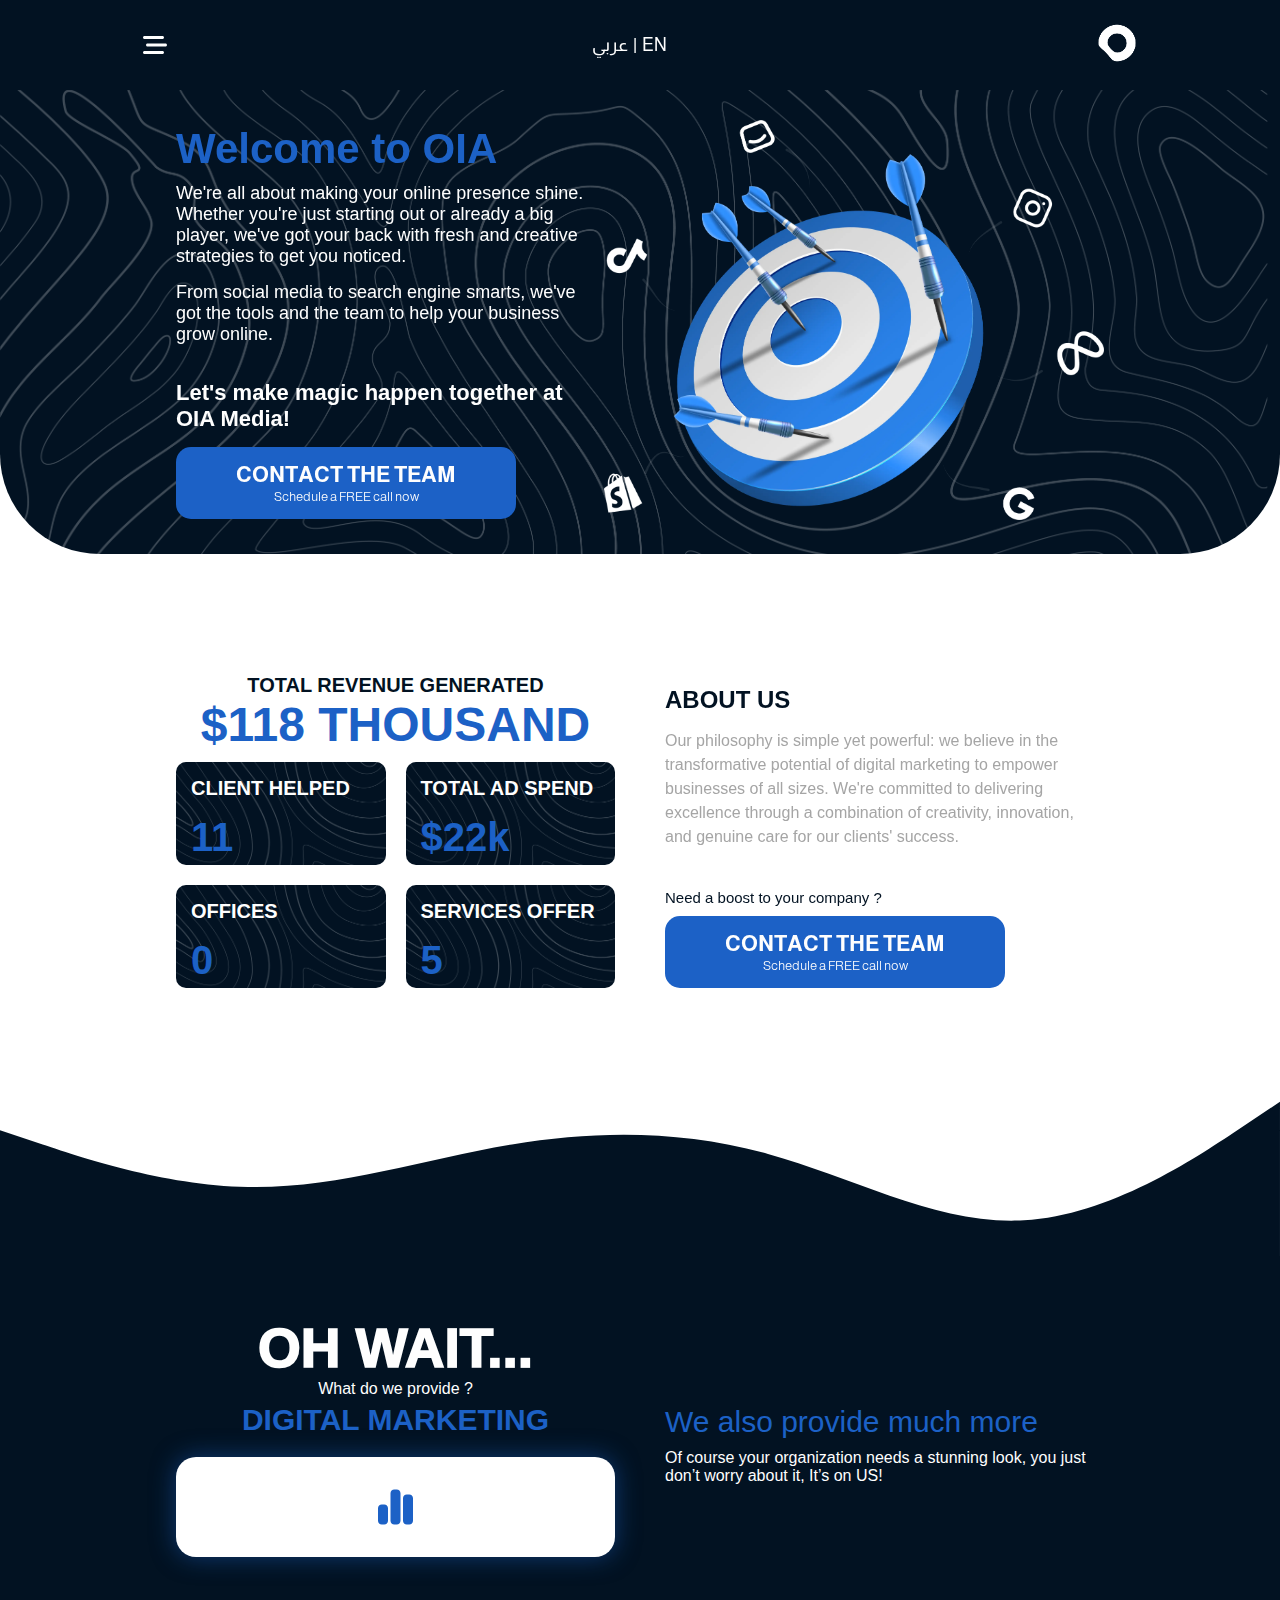
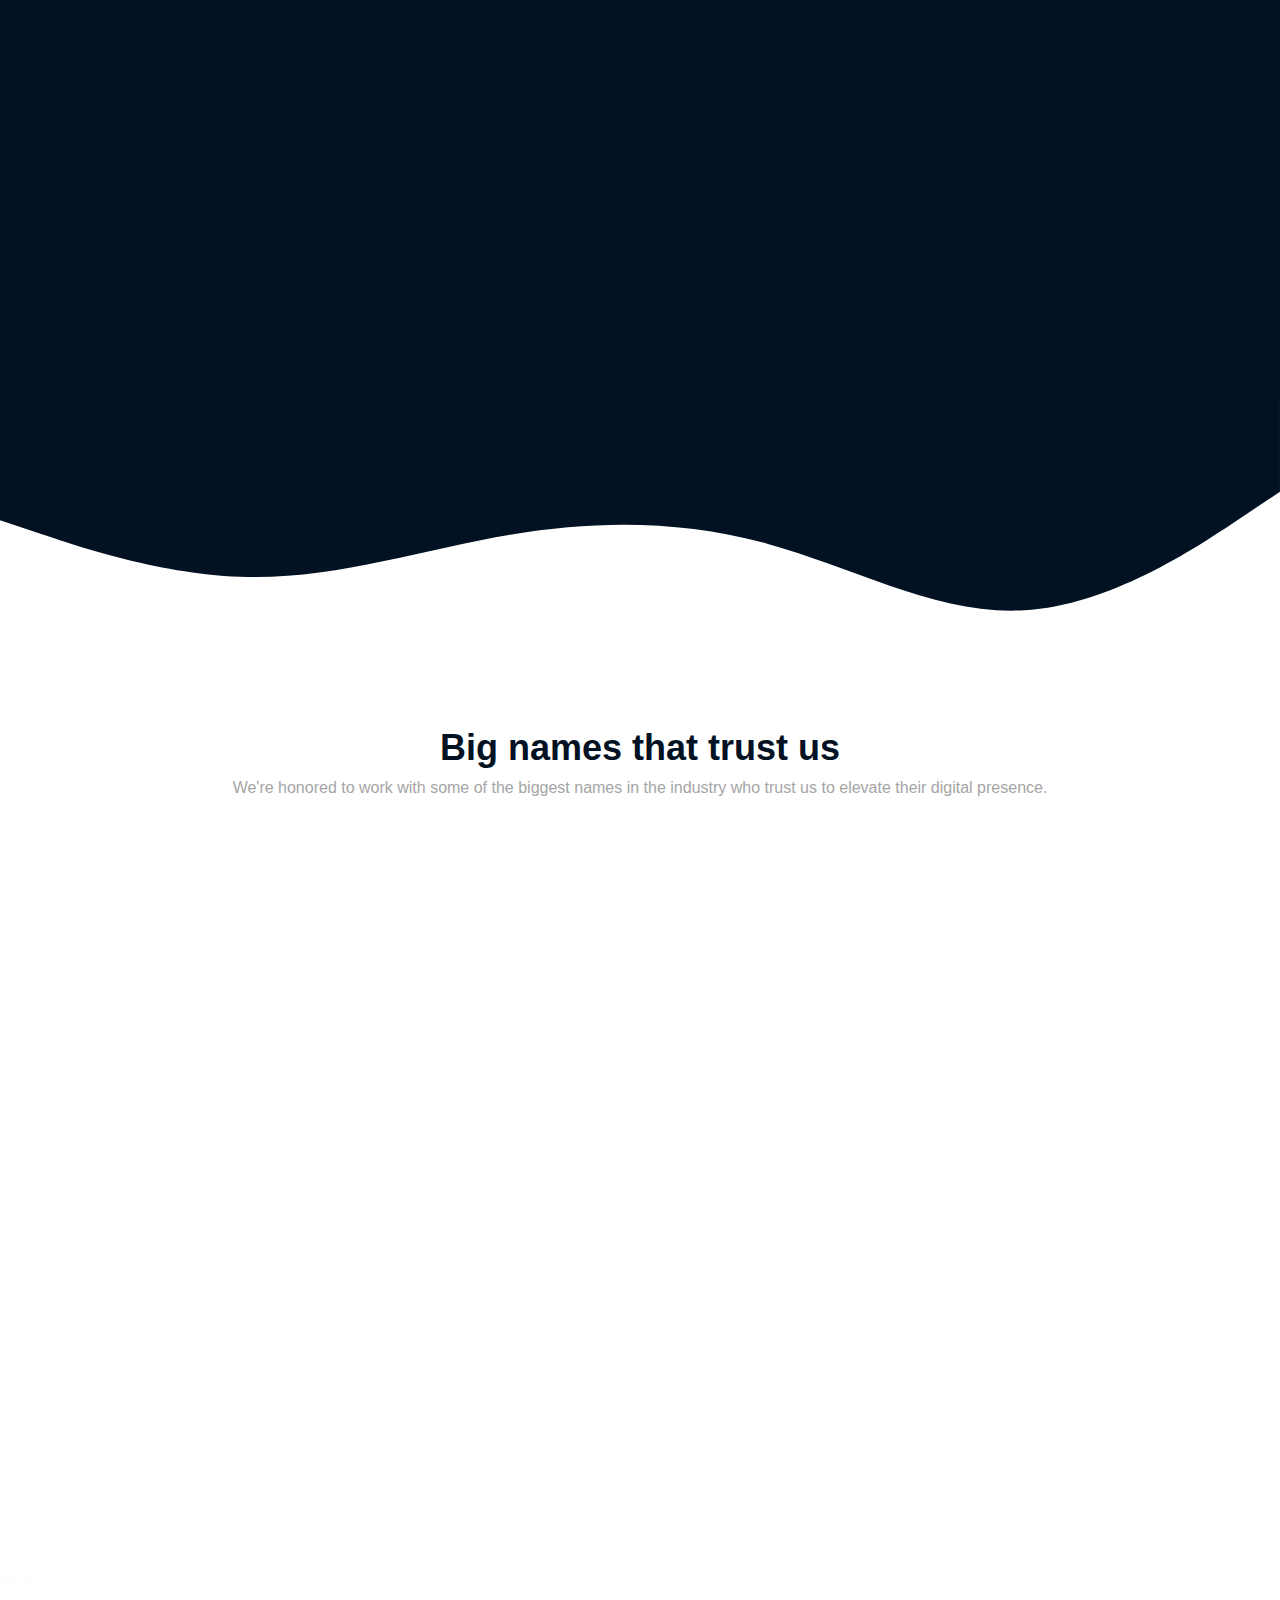
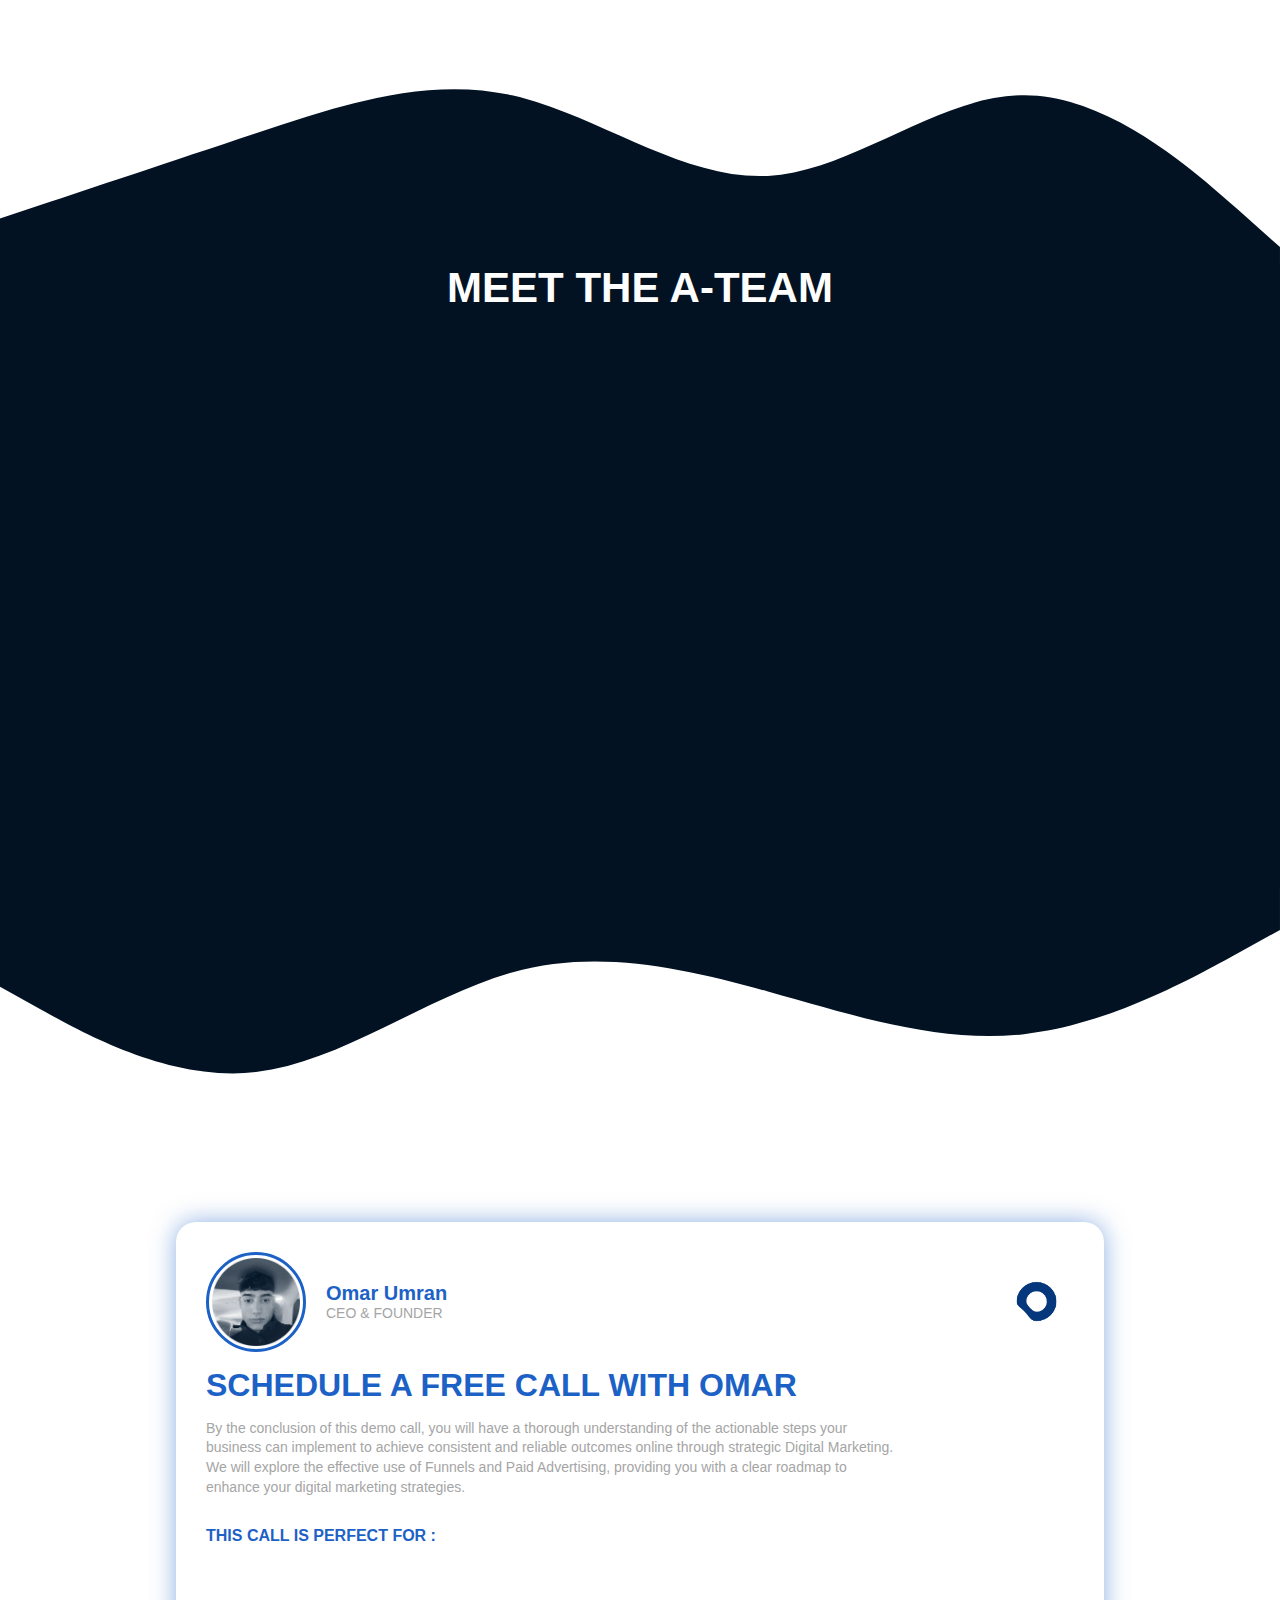
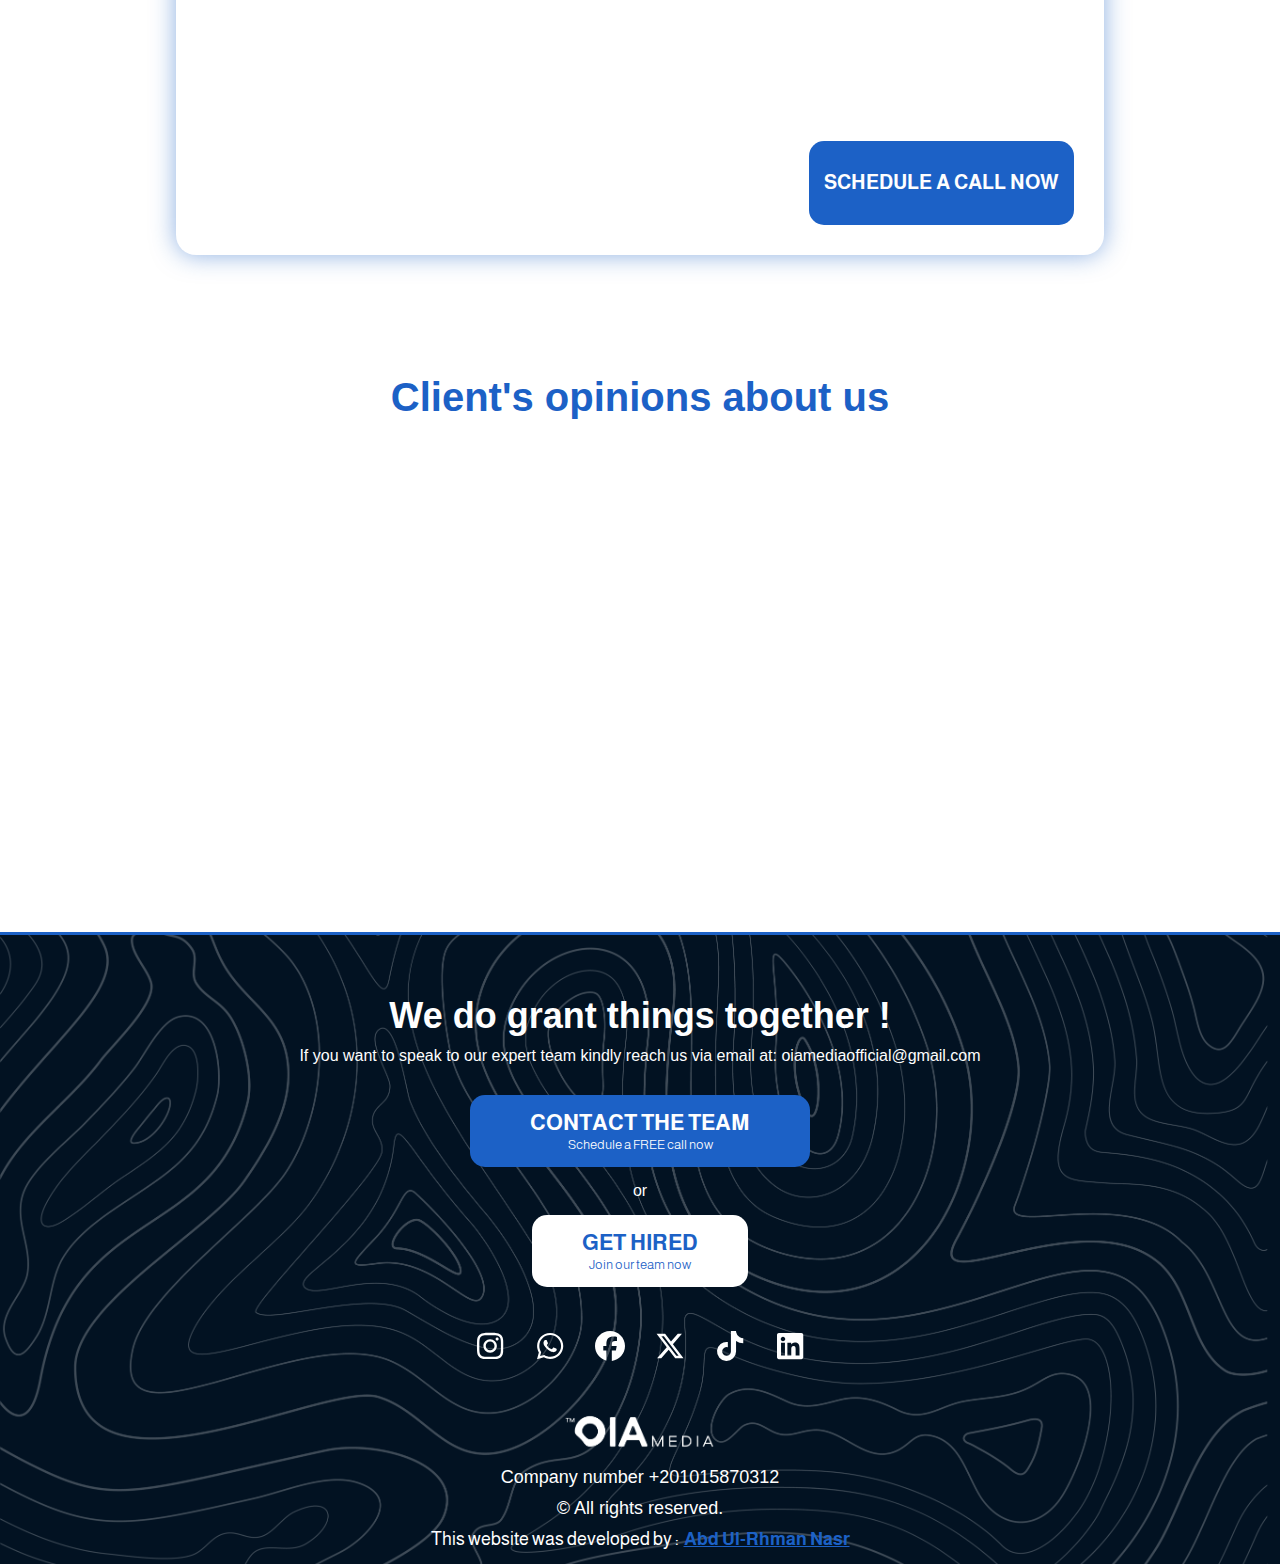
==== index.html @ d45ad57c "OIA Media | V-1.0" ====
<!DOCTYPE html><html lang="en" dir="ltr"><head><meta charset="UTF-8"><meta name="viewport" content="width=device-width, initial-scale=1.0"><meta name="description" content="OIA - Marketing Solutions | We're all about making your online presence shine. Whether you're just starting out or already a big player, we've got your back with fresh and creative strategies to get you noticed. From social media to search engine smarts, we've got the tools and the team to help your business grow online."><link rel="shortcut icon" href="assets/images/favicon.ico" type="image/x-icon"><!-- ----- Google Fonts -------><link rel="preconnect" href="https://fonts.googleapis.com">
<link rel="preconnect" href="https://fonts.gstatic.com" crossorigin>
<link href="https://fonts.googleapis.com/css2?family=Almarai:wght@300;400;700;800&family=Rubik:ital,wght@0,300..900;1,300..900&display=swap" rel="stylesheet">
<link rel="preconnect" href="https://fonts.googleapis.com">
<link rel="preconnect" href="https://fonts.gstatic.com" crossorigin>
<link href="https://fonts.googleapis.com/css2?family=Cairo:wght@200..1000&display=swap" rel="stylesheet"><!-- ----- Font Awesome Library -------><link rel="stylesheet" href="assets/libraries/css/all.min.css"><!-- ----- Aos Library -------><link rel="stylesheet" href="assets/libraries/css/aos.css"><!-- ----- Stylesheets -------><link rel="stylesheet" href="assets/css/style.min.css"><title>OIA - Marketing Solutions </title></head><body><div class="wrapper" id="homePage"><main><header><div class="progress-container"><div class="progress-bar" id="progress-bar"></div></div><div class="container"><input id="btn" type="checkbox" name="btn"><label class="menu-btn" for="btn"><i class="fa-solid fa-bars-staggered"></i></label><ul class="translate"><li class="item"> <a class="link" href="#" onclick="changeLanguage('ar')">عربي</a></li><span>|</span><li class="item"> <a class="link" href="#" onclick="changeLanguage('en')">EN</a></li></ul><a class="logo" href="index.html"><img src="assets/images/logo1.webp" alt="logo"></a><div class="menu"><div class="child"><p class="name" data-translate="nav-title1">menu</p><div class="items"><a href="#hero" data-translate="nav-item1">home</a><a href="#about" data-translate="nav-item2">about</a><a href="services.html" data-translate="nav-item3">Services</a><a href="#team" data-translate="nav-item4">our team</a></div></div><div class="child"><p class="name" data-translate="nav-title2">get in touch</p><div class="items"><a href="contact.html" data-translate="nav-item5">contact us</a><a href="hire.html" data-translate="nav-item6">get hired</a></div></div><div class="child"><p class="name" data-translate="nav-title3">get social</p><div class="items"><a href="https://wa.me/+201015870312" target="_blank">whatsapp</a><a href="https://www.facebook.com/profile.php?id=61556020247187" target="_blank">facebook</a><a href="https://www.linkedin.com/in/oia-media-837a482b4/" target="_blank">linkedin</a><a href="https://www.instagram.com/oiamedia.ar/" target="_blank">instagram</a><a href="https://www.tiktok.com/@oiamedia" target="_blank">tiktok</a><a href="https://twitter.com/oiamedia_" target="_blank">X</a></div></div></div></div></header><section class="hero" id="hero"><div class="container"><div class="content" data-aos="fade-right"><h1 class="title" data-translate="hero-title">Welcome to OIA</h1><p class="description1" data-translate="hero-description1">We're all about making your online presence shine. Whether you're just starting out or already a big player, we've got your back with fresh and creative strategies to get you noticed.</p><p class="description2" data-translate="hero-description2">From social media to search engine smarts, we've got the tools and the team to help your business grow online.</p><p class="slogan" data-translate="hero-description3">Let's make magic happen together at OIA Media!</p><a href="contact.html"><button><p class="text" data-translate="hero-btn-text"> CONTACT THE TEAM</p><p class="description" data-translate="hero-btn-description">Schedule a FREE call now</p></button></a></div><div class="hero-img"><img class="dart_pc" src="assets/images/dart_pc.webp" alt="Hero Landing Image"><img class="dart_phone" src="assets/images/dart_phone.webp" alt="Hero Landing Image"></div></div></section><section class="about" id="about"><div class="container"><div class="stats"><p class="a" data-translate="about-title">TOTAL REVENUE GENERATED</p><p class="title" data-translate="about-number">$118 THOUSAND</p><div class="cards"><div class="card"><p class="name" data-translate="about-card1">CLIENT HELPED</p><p class="number" data-goal="11">11</p></div><div class="card"><p class="name" data-translate="about-card2">TOTAL AD SPEND</p><p class="number money">$<span class="number" data-goal="22">22</span></p></div><div class="card"><p class="name" data-translate="about-card3">OFFICES</p><p class="number">0</p></div><div class="card"><p class="name" data-translate="about-card4">SERVICES OFFER</p><p class="number" data-goal="5">5</p></div></div></div><div class="content" data-aos="fade-up"><p class="a" data-translate="about-text">ABOUT US</p><p class="b" data-translate="about-description">Our philosophy is simple yet powerful: we believe in the transformative potential of digital marketing to empower businesses of all sizes. We're committed to delivering excellence through a combination of creativity, innovation, and genuine care for our clients' success.</p><p class="c" data-translate="about-notice">Need a boost to your company ?</p><a href="contact.html"><button><p class="text" data-translate="about-btn-text"> CONTACT THE TEAM</p><p class="description" data-translate="about-btn-description">Schedule a FREE call now</p></button></a></div></div></section><svg class="feature-top-wave" xmlns="http://www.w3.org/2000/svg" viewBox="0 0 1440 320"><path fill="var(--bg-color-dark)" fill-opacity="1" d="M0,160L48,176C96,192,192,224,288,224C384,224,480,192,576,176C672,160,768,160,864,186.7C960,213,1056,267,1152,261.3C1248,256,1344,192,1392,160L1440,128L1440,320L1392,320C1344,320,1248,320,1152,320C1056,320,960,320,864,320C768,320,672,320,576,320C480,320,384,320,288,320C192,320,96,320,48,320L0,320Z"></path></svg><section class="features" id="features"><div class="container"><div class="content"><p class="a" data-translate="features-title">OH WAIT...</p><p class="b" data-translate="features-description">What do we provide ?</p><p class="title" data-translate="features-item">DIGITAL MARKETING</p><div class="digital-card"><div class="icon"><i class="fa-solid fa-chart-simple"></i></div></div><p class="description" data-translate="features-item-description1" data-aos="fade-up" data-aos-delay="0">At OIA Media, we specialize in digital marketing strategies that boost your online visibility and sales. Our expertise includes smart use of social media, effective SEO, and strategic paid advertising to help your business thrive in the digital world.</p><p class="description" data-translate="features-item-description2" data-aos="fade-up" data-aos-delay="150">We view our relationship with you as a partnership, customizing our approaches to meet your unique needs. This involves a sharp focus on paid ads, where we target your potential customers precisely to ensure that your investment yields maximum returns.</p><p class="description" data-translate="features-item-description3" data-aos="fade-up" data-aos-delay="300">Committed to your success, we aim to enhance your online presence and increase sales through a blend of organic and paid strategies. Let's collaborate to make your brand stand out and drive higher sales with effective digital marketing. Talking about Return on Ad Spend (ROAS), if we don't generate more sales than you spend, you get your money back — that's a guarantee.</p></div><div class="test"><p class="title" data-translate="features-items-title">We also provide much more</p><p class="description" data-translate="features-items-description">Of course your organization needs a stunning look, you just don’t worry about it, It’s on US!</p><div class="cards"><div class="card" data-aos="fade-left" data-aos-delay="0"><div class="icon"><i class="fas fa-fingerprint"></i></div><p class="name" data-translate="features-card1">BRANDING</p></div><div class="card" data-aos="fade-left" data-aos-delay="150"><div class="icon"><i class="fas fa-globe"></i></div><p class="name" data-translate="features-card2">WEB DEVELOPMENT</p></div><div class="card" data-aos="fade-left" data-aos-delay="300"><div class="icon"><i class="far fa-circle-play"></i></div><p class="name" data-translate="features-card3">CONTENT CREATION</p></div><div class="card" data-aos="fade-left" data-aos-delay="450"><div class="icon"><i class="fab fa-facebook"></i></div><p class="name" data-translate="features-card4">SOCIAL MEDIA MANAGEMENT</p></div></div></div></div></section><svg class="feature-down-wave" xmlns="http://www.w3.org/2000/svg" viewBox="0 0 1440 320"><path fill="var(--bg-color-dark)" fill-opacity="1" d="M0,160L48,176C96,192,192,224,288,224C384,224,480,192,576,176C672,160,768,160,864,186.7C960,213,1056,267,1152,261.3C1248,256,1344,192,1392,160L1440,128L1440,0L1392,0C1344,0,1248,0,1152,0C1056,0,960,0,864,0C768,0,672,0,576,0C480,0,384,0,288,0C192,0,96,0,48,0L0,0Z"></path></svg><section class="clients" id="clients"><div class="container"><div class="content"><p class="title" data-translate="clients-title">Big names that trust us</p><p class="description" data-translate="clients-description">We're honored to work with some of the biggest names in the industry who trust us to elevate their digital presence.</p></div><div class="cards"><div class="row"><div class="card" data-aos="fade-up" data-aos-delay="0"><div class="icon"><img src="assets/images/Sajem.webp" alt="Client Img"></div><div class="data"><p class="name">SAJEM</p><p class="job">Fragrances</p><p class="region">KSA</p></div></div><div class="card" data-aos="fade-up" data-aos-delay="150"><div class="icon"><img src="assets/images/Menatlity.webp" alt="Client Img"></div><div class="data"><p class="name">MENTALITY</p><p class="job">Clinic</p><p class="region">ARE</p></div></div></div><div class="row"><div class="card" data-aos="fade-up" data-aos-delay="300"><div class="icon"><img src="assets/images/Edutudy.webp" alt="Client Img"></div><div class="data"><p class="name">EDUTUDY</p><p class="job">Educational</p><p class="region">TRKY</p></div></div><div class="card" data-aos="fade-up" data-aos-delay="450"><div class="icon"><img src="assets/images/Alemny.webp" alt="Client Img"></div><div class="data"><p class="name">ALLEMNY</p><p class="job">Education</p><p class="region">KW</p></div></div></div></div></div></section><Moon>Wings</Moon><Clothing> </Clothing><KSA></KSA><svg class="team-top-wave" xmlns="http://www.w3.org/2000/svg" viewBox="0 0 1440 320"><path fill="var(--bg-color-dark)" fill-opacity="1" d="M0,256L48,240C96,224,192,192,288,160C384,128,480,96,576,117.3C672,139,768,213,864,208C960,203,1056,117,1152,117.3C1248,117,1344,203,1392,245.3L1440,288L1440,320L1392,320C1344,320,1248,320,1152,320C1056,320,960,320,864,320C768,320,672,320,576,320C480,320,384,320,288,320C192,320,96,320,48,320L0,320Z"></path></svg><section class="team" id="team"><div class="container"><p class="title" data-translate="team-title">MEET THE A-TEAM</p><div class="cards"><div class="row"><div class="card" data-aos="fade-up" data-aos-delay="0"><div class="icon"> <img src="assets/images/omar.webp" alt="Team Member"></div><div class="about"><p class="name">Omar Umran</p><p class="job">CEO & FOUNDER</p></div></div></div><div class="row"><div class="card" data-aos="fade-down" data-aos-delay="150"> <div class="icon"> <img src="assets/images/mostafa.webp" alt="Team Member"></div><div class="about"><p class="name">Mostafa Yasser</p><p class="job">Creative Director</p></div></div><div class="card" data-aos="fade-up" data-aos-delay="300"> <div class="icon"> <img src="assets/images/abdo.webp" alt="Team Member"></div><div class="about"><p class="name">Abdelrahman Samir</p><p class="job">Chief Marketing Officer</p></div></div></div><div class="row"><div class="card" data-aos="fade-down" data-aos-delay="450"> <div class="icon"> <img src="assets/images/abdo2.webp" alt="Team Member"></div><div class="about"><p class="name" dir="ltr">Abdelrahman M.</p><p class="job">Sales Agent</p></div></div><div class="card" data-aos="fade-up" data-aos-delay="600"> <div class="icon"> <img src="assets/images/fatema.webp" alt="Team Member"></div><div class="about"><p class="name">Fatma</p><p class="job">Copywriter</p></div></div></div></div><div class="description"><p data-aos="fade-up" data-aos-delay="0" data-translate="team-description1">Dive into a world where unparalleled talent meets unmatched experience. Our A-Team is the core of our agency, boasting a collective 10 years of expertise across various industries. We're a dynamic group of visionaries, each selected for our unique skills and dedication to excellence.</p><p data-aos="fade-up" data-aos-delay="150" data-translate="team-description2">Our broad spectrum of knowledge empowers us to deliver innovative solutions that redefine standards. Whether it's digital marketing, business strategy, or creative execution, we're at the cutting edge, Ensuring our clients not to only keep the pace but lead the pack.</p><p data-aos="fade-up" data-aos-delay="300" data-translate="team-description3">Partnering with us means joining forces with a team dedicated to your success. We blend collaboration with proven methods to turn challenges into triumphs.</p><p data-aos="fade-up" data-aos-delay="450" data-translate="team-description4">Experience the future of digital success with the A-Team.</p></div></div></section><svg class="team-down-wave" xmlns="http://www.w3.org/2000/svg" viewBox="0 0 1440 320"><path fill="var(--bg-color-dark)" fill-opacity="1" d="M0,128L48,154.7C96,181,192,235,288,224C384,213,480,139,576,112C672,85,768,107,864,133.3C960,160,1056,192,1152,181.3C1248,171,1344,117,1392,90.7L1440,64L1440,0L1392,0C1344,0,1248,0,1152,0C1056,0,960,0,864,0C768,0,672,0,576,0C480,0,384,0,288,0C192,0,96,0,48,0L0,0Z"></path></svg><section class="contact-home" id="contact"><div class="container"><div class="card"><div class="header"><div class="data"><div class="icon"><img src="assets/images/omar-full.webp" alt="Card Logo"></div><div class="info"><p class="name">Omar Umran</p><p class="job">CEO & FOUNDER</p></div></div><div class="logo"> <img src="assets/images/blue-logo.webp" alt="Logo"></div></div><div class="body"><p class="title" data-translate="contact-card-title">SCHEDULE A FREE CALL WITH OMAR</p><p class="description" data-translate="contact-card-description">By the conclusion of this demo call, you will have a thorough understanding of the actionable steps your business can implement to achieve consistent and reliable outcomes online through strategic Digital Marketing. We will explore the effective use of Funnels and Paid Advertising, providing you with a clear roadmap to enhance your digital marketing strategies.</p><div class="wrapper"><ul><p class="ul-title" data-translate="contact-items-title">THIS CALL IS PERFECT FOR :</p><li class="item" data-aos="fade-up" data-aos-delay="0"><p data-translate="contact-item1">Businesses wanting to turn their website into a high-converting funnel using digital marketing.</p></li><li class="item" data-aos="fade-up" data-aos-delay="150"><p data-translate="contact-item2">Offline businesses ready to go online with effective digital marketing strategies.</p></li><li class="item" data-aos="fade-up" data-aos-delay="300"><p data-translate="contact-item3">Companies aiming to boost revenue with sales funnels and conversion optimization.</p></li><li class="item" data-aos="fade-up" data-aos-delay="450"><p data-translate="contact-item4">Those looking to improve conversion rates and order value through targeted paid ads.</p></li><li class="item" data-aos="fade-up" data-aos-delay="600"><p data-translate="contact-item5">Businesses seeking a reliable agency with expertise in digital marketing and paid advertising.</p></li></ul><a href="contact.html"><button><p class="text" data-translate="contact-card-btn">SCHEDULE A CALL NOW</p></button></a></div></div></div></div></section><section class="opinions" id="opinions"><div class="container"><p class="title" data-translate="opinion-title">Client's opinions about us</p><div class="cards"><div class="row"><div class="card" data-aos="fade-up" data-aos-delay="0"><div class="data"><div class="icon"> <img src="assets/images/Sajem.webp" alt="image"></div><div class="about"><p class="name">Sajem</p><p class="job">Fragrances | KSA</p></div></div><p class="description" data-translate="opinion-card1">Their service boosted our sales. Worth the investment.</p></div><div class="card" data-aos="fade-up" data-aos-delay="150"> <div class="data"><div class="icon"> <img src="assets/images/Menatlity.webp" alt="image"></div><div class="about"><p class="name">MENTALITY</p><p class="job">Clinic | ARE</p></div></div><p class="description" data-translate="opinion-card2">They responded to our needs quickly. Very cooperative team.</p></div></div><div class="row"><div class="card" data-aos="fade-up" data-aos-delay="300"> <div class="data"><div class="icon"> <img src="assets/images/Edutudy.webp" alt="image"></div><div class="about"><p class="name">EDUTUDY</p><p class="job">Educational | TRKY</p></div></div><p class="description" data-translate="opinion-card3">Amazed by their creative ideas. Completely different marketing.</p></div><div class="card" data-aos="fade-up" data-aos-delay="450"> <div class="data"><div class="icon"> <img src="assets/images/Alemny.webp" alt="image"></div><div class="about"><p class="name">ALLEMNY</p><p class="job">Education | KW</p></div></div><p class="description" data-translate="opinion-card4">Tangible and fast results. Clear improvement in our digital presence.</p></div></div></div></div></section><span id="scroll-up"><i class="fas fa-angles-up"></i></span><footer><div class="container"><div class="content"><p class="title" data-translate="footer-title">We do grant things together !</p><p class="description" data-translate="footer-description">If you want to speak to our expert team kindly reach us via email at: oiamediaofficial@gmail.com</p></div><div class="btns"><a href="contact.html"><button class="contact-btn" type="submit"><p class="text" data-translate="footer-btn1-text">CONTACT THE TEAM</p><p class="description" data-translate="footer-btn1-description">Schedule a FREE call now</p></button></a><p data-translate="footer-divider">or</p><a href="hire.html"><button class="hire-btn" type="submit"><p class="text" data-translate="footer-btn2-text">GET HIRED</p><p class="description" data-translate="footer-btn2-description">Join our team now</p></button></a></div><div class="social-platforms"><div class="platform"><a href="https://www.instagram.com/oiamedia.ar/" target="_blank"><i class="fa-brands fa-instagram" style="color: var(--text-color-light);"></i></a></div><div class="platform"><a href="https://wa.me/+201015870312" target="_blank"><i class="fa-brands fa-whatsapp" style="color: var(--text-color-light);"></i></a></div><div class="platform"><a href="https://www.facebook.com/profile.php?id=61556020247187" target="_blank"><i class="fa-brands fa-facebook" style="color: var(--text-color-light);"></i></a></div><div class="platform"><a href="https://twitter.com/oiamedia_" target="_blank"><i class="fa-brands fa-x-twitter" style="color: var(--text-color-light);"></i></a></div><div class="platform"><a href="https://www.tiktok.com/@oiamedia" target="_blank"><i class="fa-brands fa-tiktok" style="color: var(--text-color-light);"></i></a></div><div class="platform"><a href="https://www.linkedin.com/in/oia-media-837a482b4/" target="_blank"><i class="fa-brands fa-linkedin" style="color: var(--text-color-light);"></i></a></div></div><div class="rights"><div class="icon"><img src="assets/images/logo.webp" alt="OIA Media"></div><p> <span data-translate="footer-number">Company number </span><a href="tel:+201015870312">+201015870312</a></p><p data-translate="footer-rights">© All rights reserved.</p><div class="developer"><p data-translate="dev">This website was developed by :</p><a href="https://www.linkedin.com/in/abd-ul-rhman-nasr-3b9304232/">Abd Ul-Rhman Nasr</a></div></div></div></footer><!-- ----- Font Awesome Library -------><script src="assets/libraries/js/all.min.js"> </script><!-- ----- Aos Library -------><script src="assets/libraries/js/aos.js"> </script><!-- ----- Stylesheets -------><script src="assets/js/script.js"></script></main></div></body></html>
---- assets/css/style.min.css ----
:root{--bg-color-light: #FFFFFF;--bg-color-dark: #021222;--slogan-color: #1C61C6;--text-color-light: #FEFEFE;--text-color-dark: #021222;--text-gray: #a5a5a5;--white-bg: #FFFFFF;--tran-03: all 0.3s ease}*{padding:0;margin:0;box-sizing:border-box}html{scroll-behavior:smooth;scrollbar-width:thin;scrollbar-color:var(--slogan-color) var(--text-color-dark)}html::-webkit-scrollbar{width:5px}html::-webkit-scrollbar-thumb{background:var(--slogan-color);border-radius:10px}a{text-decoration:none;color:var(--text-color-light)}a:hover{color:var(--text-color-light)}body{background-color:var(--bg-color-light);overflow-x:hidden;position:relative}p{margin:0}img{width:100%}ul{list-style:none;padding:0;margin:0}.wrapper{display:flex;justify-content:flex-start;align-items:center;flex-direction:column}.wrapper main{width:100%}.container{width:80%;margin:auto}section{padding:60px}#scroll-up{opacity:0;padding:10px;border-radius:10px;position:fixed;bottom:30px;right:30px;background-color:var(--slogan-color);cursor:pointer;transition:.3s ease}#scroll-up svg{font-size:22px}@media screen and (max-width: 500px){header{padding:0px 15px 0px 30px !important}header .container{width:100%}section{padding:60px 30px !important}section .container{width:100% !important}section.serv{padding:0 !important}section.serv .content{padding:15px 20px !important}footer{padding:60px 30px 15px !important}footer .container{width:100%;gap:20px !important}footer .container .social-platforms{justify-content:center !important;gap:0px !important}footer .container .platform{width:max-content !important;height:max-content !important}footer .container .platform svg{font-size:24px !important}}body{font-size:16px;color:var(--text-color-light)}button{border:none;outline:none;background-color:var(--slogan-color);padding:10px 25px;border-radius:15px;transition:.3s ease;color:var(--text-color-light);cursor:pointer;font-family:"Almarai","Cairo",sans-serif}button .text{font-size:22px;padding-bottom:2px;font-weight:600}button .description{font-weight:300}button:hover{box-shadow:var(--slogan-color) 0px 4px 20px}@media screen and (max-width: 500px){button .text{font-size:17px !important}button .description{font-size:14px !important}}.title{color:var(--slogan-color);font-size:30px;margin-bottom:10px}.form-container{display:flex;justify-content:center;align-items:center;flex-direction:column;flex-wrap:nowrap;gap:60px}.form-container .title{position:relative;text-align:center}.form-container .title h1{font-size:32px}form .fields-container{display:flex;justify-content:center;align-items:center;flex-direction:column;flex-wrap:wrap;gap:50px}form .fields-container .title-container{width:100%;text-align:start}form .fields-container .title-container p.notice{font-size:12px;color:var(--text-color-dark)}form .fields-container .title-container p.title{font-weight:600;margin-bottom:5px}form .fields-container .title-container p.description{color:var(--text-gray);font-size:14px;margin-bottom:20px}form .fields-container .field{display:flex;justify-content:center;align-items:center;flex-direction:column;flex-wrap:wrap;gap:20px}form .fields-container .field .field-title{color:var(--text-gray);font-size:22px;font-weight:600;width:100%;text-align:start}form .fields-container .field .row{display:flex;justify-content:center;align-items:center;flex-direction:row;flex-wrap:wrap;gap:50px}form .fields-container .field .row .input-field{display:flex;justify-content:center;align-items:flex-start;flex-direction:column;flex-wrap:wrap;gap:10px;width:max-content}form .fields-container .field .row .input-field .label{color:var(--slogan-color);padding-left:15px;display:flex;justify-content:center;align-items:center;flex-direction:row;flex-wrap:nowrap;gap:10px}form .fields-container .field .row .input-field .label .icon svg{font-size:20px}form .fields-container .field .row .input-field .label label{font-size:16px}form .fields-container .field .row .input-field .label label.question{font-size:18px;font-weight:600}form .fields-container .field .row .input-field .input input,form .fields-container .field .row .input-field .input select{width:300px;border-radius:10px;outline:none;border:none;padding:15px;font-weight:400;font-size:16px;background:none;border:2px solid var(--slogan-color);color:var(--text-color-dark)}form .fields-container .field .row .input-field .input select{appearance:none;background-image:url(../icons/down.webp);background-repeat:no-repeat;background-position:right 1rem top 50%;background-size:16px auto}form .fields-container .field .row .input-field .input select option{font-family:"Almarai","Cairo",sans-serif}form .fields-container .field .row .input-field .input .radio_btns{width:300px;display:flex;justify-content:flex-start;align-items:center;flex-direction:row;flex-wrap:nowrap;gap:30px;color:var(--text-color-dark)}form .fields-container .field .row .input-field .input .radio_btns .radio{display:flex;justify-content:flex-start;align-items:center;flex-direction:row;flex-wrap:nowrap;gap:10px}form .fields-container .field .row .input-field .input .radio_btns .radio input[type=radio]{width:unset;border:none}form .fields-container .field.checks{max-width:650px}form .fields-container .field.checks .checks-container{display:flex;justify-content:center;align-items:center;flex-direction:row;flex-wrap:wrap;gap:20px}form .fields-container .field.checks .checks-container .check{display:flex;justify-content:center;align-items:center;flex-direction:row;flex-wrap:nowrap;gap:5px}form .fields-container .field.checks .checks-container .check label{color:var(--slogan-color)}form .fields-container .field.date .row{margin-top:30px}form .fields-container .field.date .row .input-field input{padding:15px;border:none;border:2px solid var(--slogan-color);color:var(--slogan-color);font-size:18px;font-family:"Helvetica","Cairo",sans-serif;border-radius:10px}form .fields-container .btn-submit button{border-radius:10px;font-size:18px;padding:15px 45px}header{position:sticky;top:0;width:100%;z-index:99999;background-color:var(--bg-color-dark)}header .progress-container{width:100%;height:5px;background:rgba(0,0,0,0);position:fixed;left:0;top:85px}header .progress-container .progress-bar{height:5px;background:var(--slogan-color);width:0%}header .container{position:relative;display:flex;justify-content:space-between;align-items:center;flex-direction:row;flex-wrap:nowrap;gap:0;padding:8px 0px 8px 15px}header .container .logo img{width:70px}header .container ul.translate{direction:ltr !important;display:flex;justify-content:center;align-items:center;flex-direction:row;flex-wrap:nowrap;gap:5px}header .container ul.translate .link{cursor:pointer;font-size:18px;font-family:"Almarai","Cairo",sans-serif}header .container .menu{width:350px;height:92vh;padding:40px;background-color:var(--bg-color-dark);position:fixed;top:85px;left:-100%;transition:.5s ease;z-index:999}header .container .menu .child{padding-bottom:30px}header .container .menu .child .name{font-size:15px;color:var(--text-gray);font-weight:400;text-transform:capitalize}header .container .menu .child .items a{color:#fff;font-size:18px;transition:.3s ease;text-transform:capitalize;width:max-content;display:block;padding:10px 0}header .container .menu .child .items a:hover{color:var(--slogan-color);padding-left:10px}header .container .menu-btn svg{color:var(--text-color-light);font-size:24px;cursor:pointer;transition:.5s ease;display:block}header .container #btn{display:none}header .container #btn:checked~.menu{left:0}@media screen and (max-width: 767px){header .container .menu{width:65%;padding-left:25px}}#hero{background-color:var(--bg-color-dark);border-bottom-left-radius:100px;border-bottom-right-radius:100px;background-image:url(../images/bg.webp);background-size:cover;background-repeat:no-repeat;padding-bottom:30px;padding-top:30px !important}#hero .container{display:flex;justify-content:space-between;align-items:center;flex-direction:row;flex-wrap:nowrap;gap:20px}#hero .container .content h1{font-size:42px}#hero .container .content p{font-weight:300}#hero .container .content p.description1{padding-bottom:15px;font-size:18px}#hero .container .content p.description2{padding-bottom:35px;font-size:18px}#hero .container .content p.slogan{padding-bottom:15px;font-weight:600;font-size:22px}#hero .container .content p.text{font-weight:600}#hero .container .content a button{padding:15px 60px}#hero .container .hero-img{max-width:500px}#hero .container .hero-img .dart_phone{display:none}@media screen and (max-width: 1175px){#hero{position:relative;padding-bottom:200px !important;border-bottom-left-radius:40px;border-bottom-right-radius:40px}#hero .container{flex-direction:column}#hero .container .content p.slogan{font-size:16px !important;font-weight:500}#hero .container .content a{margin-top:10px !important;display:block;width:fit-content;margin:auto}#hero .container .hero-img{position:absolute;max-width:350px;bottom:-50px;padding:0 30px;margin-left:15px}#hero .container .hero-img .dart_pc{display:none}#hero .container .hero-img .dart_phone{display:block}}#about{padding-top:120px;padding-bottom:0;color:var(--text-color-dark)}#about .container{display:flex;justify-content:center;align-items:flex-end;flex-direction:row;flex-wrap:nowrap;gap:50px}#about .container .stats,#about .container .content{width:calc(50% - 25px)}#about .container .stats{text-align:center}#about .container .stats p.a{font-size:20px;font-weight:600}#about .container .stats p.title{font-size:48px;font-weight:800}#about .container .stats .cards{display:flex;justify-content:center;align-items:flex-start;flex-direction:row;flex-wrap:wrap;gap:20px}#about .container .stats .cards .card{text-align:start;width:calc(50% - 10px);background:var(--bg-color-dark);padding:15px 0 5px 0;color:var(--text-color-light);border-radius:10px;background-image:url(../images/bg.webp);background-position:center center;background-repeat:no-repeat;background-size:300%}#about .container .stats .cards .card p.name{font-size:20px;font-weight:600;padding-bottom:15px}#about .container .stats .cards .card p.number{font-size:40px;font-weight:700;color:var(--slogan-color)}#about .container .stats .cards .card p.money{position:relative}#about .container .stats .cards .card p.money::after{content:"k"}#about .container .content p.a{font-size:24px;font-weight:700;padding-bottom:15px}#about .container .content p.b{font-size:16px;font-weight:300;color:var(--text-gray);line-height:1.5;padding-bottom:40px}#about .container .content p.c{font-size:15px;padding-bottom:10px}#about .container .content a button{padding:15px 60px}@media screen and (max-width: 1050px){#about .container{flex-direction:column}#about .container .stats,#about .container .content{width:100%}}@media screen and (max-width: 512px){#about{padding:80px 15px 10px !important}#about p.a{font-size:18px !important}#about p.c{text-align:center;padding-bottom:0 !important}#about a{margin-top:10px !important;display:block;width:fit-content;margin:auto}#about a button{padding:15px 50px}#about p.title{font-size:32px !important}#about .cards{gap:10px !important}#about .cards .card{width:calc(50% - 5px) !important}#about .cards .card p.name{padding-bottom:0 !important;font-size:14px !important}}.feature-top-wave{margin-bottom:-20px;z-index:-1;position:relative}.feature-down-wave{margin-top:-20px;z-index:-1;position:relative}.features{overflow:hidden;background:var(--bg-color-dark)}.features .container{display:flex;justify-content:flex-start;align-items:center;flex-direction:row;flex-wrap:nowrap;gap:50px}.features .container .content,.features .container .test{width:calc(50% - 25px)}.features .container .content p{text-align:center}.features .container .content p.a{font-size:55px;font-weight:1000}.features .container .content p.b{font-weight:300;padding-bottom:5px}.features .container .content p.title{font-weight:700;padding-bottom:10px}.features .container .content p.description{font-size:16px;font-weight:300;padding-bottom:20px}.features .container .content .digital-card{background:var(--white-bg);border-radius:20px;padding:30px 100px;text-align:center;margin-bottom:15px;background-image:url(../images/bg.webp);background-position:center center;background-repeat:no-repeat;background-size:250%;box-shadow:rgba(28,97,198,.5019607843) 0px 0px 25px}.features .container .content .digital-card .icon svg{color:var(--slogan-color);font-size:40px}.features .container .test p.description{padding-bottom:30px}.features .container .test .cards{display:flex;justify-content:center;align-items:flex-start;flex-direction:row;flex-wrap:wrap;gap:60px}.features .container .test .cards .card{width:calc(50% - 30px);text-align:center}.features .container .test .cards .card .icon{padding:30px;background:var(--white-bg);border-radius:20px;box-shadow:rgba(99,99,99,.2) 0px 2px 8px 0px}.features .container .test .cards .card .icon svg{font-size:40px;color:var(--slogan-color)}.features .container .test .cards .card p.name{padding-top:10px;color:var(--text-color-light);font-weight:800}@media screen and (max-width: 1050px){#features .container{flex-direction:column}#features .container .content,#features .container .test{width:100%}#features .container .test{text-align:center}}@media screen and (max-width: 512px){#features .cards{gap:40px !important}#features .cards .card{width:calc(50% - 20px)}}.clients .container{color:var(--text-color-dark)}.clients .container .content{padding-bottom:30px;text-align:center}.clients .container .content p.title{font-size:36px;font-weight:600;color:var(--text-color-dark)}.clients .container .content p.description{color:var(--text-gray)}.clients .container .cards{display:flex;justify-content:center;align-items:flex-end;flex-direction:row;flex-wrap:wrap;gap:50px;width:100%}.clients .container .cards .row{display:flex;justify-content:center;align-items:flex-end;flex-direction:row;flex-wrap:nowrap;gap:50px;width:max-content}.clients .container .cards .row .card{width:max-content;display:flex;justify-content:center;align-items:center;flex-direction:column;flex-wrap:nowrap;gap:30px}.clients .container .cards .row .card .icon{box-shadow:rgba(0,0,0,.1) 0px 20px 25px -5px,rgba(0,0,0,.04) 0px 10px 10px -5px;padding:50px;border-radius:20px}.clients .container .cards .row .card .icon img{width:120px}.clients .container .cards .row .card .icon img.moon{height:140px}.clients .container .cards .row .card .icon.umran{height:215px;display:flex;justify-content:center;align-items:center;flex-direction:row}.clients .container .cards .row .card .data{text-align:center}.clients .container .cards .row .card .data p.name{font-weight:600}.clients .container .cards .row .card .data p.job{font-weight:300}.clients .container .cards .row .card .data p.region{font-weight:300}@media screen and (max-width: 900px){#clients .container .cards{flex-direction:column;align-items:center}#clients .container .cards .row{width:100%}#clients .container .cards .row .card .icon img{width:50px}#clients .container .cards .row .card .icon img.moon{height:60px}}@media screen and (max-width: 380px){#clients .container .cards .row{width:100%}#clients .container .cards .row .card .icon{padding:30px}#clients .container .cards .row .card .icon img{width:45px}#clients .container .cards .row .card .icon img.moon{height:60px}}.team-top-wave{margin-bottom:-15px;position:relative;z-index:-1}.team-down-wave{margin-top:-15px;position:relative;z-index:-1}#team{padding:0 60px;background:var(--bg-color-dark);text-align:center}#team .container .title{color:var(--text-color-light);font-weight:600}#team .container .cards{padding-top:40px;display:flex;justify-content:center;align-items:center;flex-direction:row;flex-wrap:wrap;gap:60px}#team .container .cards .row{display:flex;justify-content:center;align-items:center;flex-direction:row;flex-wrap:nowrap;gap:60px}#team .container .cards .row .card{text-align:center}#team .container .cards .row .card .icon{width:130px;height:130px;margin:auto}#team .container .cards .row .card .about{margin-top:10px}#team .container .cards .row .card .about p.name{font-weight:600}#team .container .cards .row .card .about p.job{font-weight:400;color:var(--slogan-color);font-size:14px}#team .container .description{padding-top:40px;margin:auto}#team .container .description p{padding-top:30px}.team{background-color:var(--bg-color-dark);padding-bottom:0px !important}.team .container{padding-bottom:30px}.team .container .title{font-weight:600;font-size:42px}.team .container .member{margin-top:50px;display:flex;justify-content:flex-start;align-items:center;flex-direction:row;flex-wrap:nowrap;gap:50px}.team .container .member .img img{width:140px}.team .container .member .data p.name{font-weight:600;font-size:26px;padding-bottom:5px}.team .container .member .data p.job{font-size:18px;color:var(--slogan-color);font-weight:400}.team .container .member .data p.description{font-size:16px;color:var(--text-gray);font-weight:400;margin-top:15px}.team footer{background-image:none;padding-top:30px;padding-bottom:0}@media screen and (max-width: 760px){#team .container .cards{gap:25px}#team .container .cards .row{gap:25px}.team .container .member{flex-direction:column;justify-content:center;gap:10px}.team .container .member .img{max-width:140px}.team .container .member .data{text-align:center}.team .container .member .data .description{text-align:start}}#contact .container .card{max-width:1000px;margin:auto;padding:30px;color:var(--text-gray);border-radius:20px;box-shadow:rgba(28,97,198,.5019607843) 0px 0px 25px}#contact .container .card .header{display:flex;justify-content:space-between;align-items:center;flex-direction:row;flex-wrap:nowrap;gap:0px}#contact .container .card .header .data{display:flex;justify-content:flex-start;align-items:center;flex-direction:row;flex-wrap:nowrap;gap:20px}#contact .container .card .header .data .icon{width:100px;height:100px;border-radius:50%;padding:3px;border:3px solid var(--slogan-color)}#contact .container .card .header .data .info p.name{color:var(--slogan-color);font-size:20px;font-weight:600}#contact .container .card .header .data .info p.job{font-weight:300;font-size:14px}#contact .container .card .header .logo{width:75px;height:75px}#contact .container .card .body{padding-top:15px}#contact .container .card .body p.title{font-size:32px;font-weight:600;margin-bottom:0}#contact .container .card .body p.description{font-size:14px;font-weight:300;max-width:80%;line-height:1.4;padding-top:15px}#contact .container .card .body .wrapper{display:flex;justify-content:space-between;align-items:flex-end;flex-direction:row;flex-wrap:nowrap;gap:15px}#contact .container .card .body .wrapper ul{width:60%}#contact .container .card .body .wrapper ul .ul-title{color:var(--slogan-color);font-weight:600;padding-top:30px}#contact .container .card .body .wrapper ul .item{padding:10px 0 10px 0;position:relative}#contact .container .card .body .wrapper ul .item::before{content:"";position:absolute;width:10px;height:10px;background:var(--slogan-color);top:12px;left:0}#contact .container .card .body .wrapper a button{padding:30px 15px}#contact .container .card .body .wrapper a button .text{font-size:20px;font-weight:600}#contactPage .contact{padding-bottom:0}#contactPage .contact .container .box .whatsapp-btn{text-align:center}#contactPage .contact .container .box .whatsapp-btn .title{color:var(--text-color-dark);font-weight:600;font-size:30px;margin-bottom:5px}#contactPage .contact .container .box .whatsapp-btn .title span[data-translate=contact-whatsapp]{color:#08a045}#contactPage .contact .container .box .whatsapp-btn .description{color:var(--text-gray);margin-bottom:30px}#contactPage .contact .container .box .whatsapp-btn a{display:block;margin:auto;width:max-content}#contactPage .contact .container .box .whatsapp-btn a button{cursor:pointer;will-change:box-shadow,transform;background:radial-gradient(100% 100% at 100% 0%, #4CBB17 0%, #08A045 100%);-webkit-box-shadow:0px 15px 50px 0px rgba(76,187,23,.8);-moz-box-shadow:0px 15px 50px 0px rgba(76,187,23,.8);box-shadow:0px 15px 50px 0px rgba(76,187,23,.8);padding:20px 40px;border-radius:30px;color:#fff;text-shadow:0 1px 0 rgba(0,0,0,.4);transition:box-shadow .3s ease,transform .3s ease;font-size:24px;display:flex;justify-content:center;align-items:center;flex-direction:row;flex-wrap:nowrap;gap:10px}#contactPage .contact .container .box .whatsapp-btn a button .icon svg{font-size:34px}#contactPage .contact .container .box .whatsapp-btn a button:hover{box-shadow:0px .1em .2em rgba(45,35,66,.4),0px .4em .7em -0.1em rgba(45,35,66,.3),inset 0px -0.1em 0px #08a045;transform:translateY(-0.1em)}#contactPage .contact .container .box .whatsapp-btn a button:active{box-shadow:inset 0px .1em .6em #08a045;transform:translateY(0em)}#contactPage .contact .container .brake{margin:40px auto;width:80%;border-color:var(--slogan-color)}@media screen and (max-width: 760px){#contact .container .card .body p.title{font-size:20px}#contact .container .card .body .wrapper{flex-direction:column;align-items:center}#contact .container .card .body .wrapper ul{width:100%}}@media screen and (max-width: 512px){#contact .card{padding:30px 15px !important}#contact .card .header .icon{width:65px !important;height:65px !important}#contact .card .header .info .name{font-size:18px !important}#contact .card .header .info .job{font-size:14px !important}#contact .card .header .logo{width:50px !important;height:50px !important}#contact .card .body p.description{max-width:100% !important}#contactPage .contact .title{font-size:26px !important}#contactPage .contact .whatsapp-btn{text-align:start !important}}.opinions .container .title{text-align:center;font-size:40px;font-weight:600}.opinions .container .cards{margin:30px auto 0;max-width:900px;display:flex;justify-content:center;align-items:center;flex-direction:column;flex-wrap:wrap;gap:60px}.opinions .container .cards .row{display:flex;justify-content:space-between;align-items:center;flex-direction:row;flex-wrap:nowrap;gap:60px;width:100%}.opinions .container .cards .row .card{padding:30px;display:flex;justify-content:center;align-items:flex-start;flex-direction:column;flex-wrap:nowrap;gap:10px;box-shadow:rgba(0,0,0,.1) 0px 20px 25px -5px,rgba(0,0,0,.04) 0px 10px 10px -5px;border-radius:20px;width:calc(50% - 20px)}.opinions .container .cards .row .card .data{display:flex;justify-content:flex-start;align-items:center;flex-direction:row;flex-wrap:nowrap;gap:10px}.opinions .container .cards .row .card .data .icon{display:flex;justify-content:center;align-items:center;flex-direction:row;width:75px;height:75px;border-radius:50%;padding:10px;border:2px solid var(--bg-color-dark)}.opinions .container .cards .row .card .data .icon img{width:40px;height:40px}.opinions .container .cards .row .card .data .about p{color:var(--text-color-dark)}.opinions .container .cards .row .card .data .about p.name{font-size:20px;font-weight:600}.opinions .container .cards .row .card .data .about p.job{font-weight:300}.opinions .container .cards .row .card .description{color:var(--text-gray)}@media screen and (max-width: 900px){#opinions .container .cards .row{flex-direction:column}#opinions .container .cards .row .card{width:100%}}section#services{padding-top:200px;padding-bottom:0;background:var(--white-bg);color:var(--text-color-dark)}section#services .container .title{color:var(--text-color-dark);font-weight:800}section#services .container .cards{padding-top:50px;display:flex;justify-content:center;align-items:flex-start;flex-direction:row;flex-wrap:wrap;gap:60px}section#services .container .cards .row{display:flex;justify-content:center;align-items:flex-start;flex-direction:row;flex-wrap:nowrap;gap:60px}section#services .container .cards .row a{color:inherit}section#services .container .cards .row a .card{text-align:center;width:180px}section#services .container .cards .row a .card .icon{box-shadow:rgba(0,0,0,.1) 0px 20px 25px -5px,rgba(0,0,0,.04) 0px 10px 10px -5px;padding:30px;border-radius:20px;margin-bottom:20px}section#services .container .cards .row a .card .icon svg{font-size:40px}section#services .container .cards .row a .card p.name{font-size:16px}section.serv{padding:0}section.serv .content .container{display:flex;justify-content:flex-start;align-items:flex-start;flex-direction:row;flex-wrap:nowrap;gap:40px}section.serv .content .container .logo{text-align:center;padding:60px;border-radius:50%}section.serv .content .container .logo .icon{width:60px;height:60px}section.serv .content .container .logo .icon svg{font-size:60px}section.serv .content .container .child-col p.name{font-size:40px;font-weight:800}section.serv .content .container .child-col p.description{color:var(--text-gray)}section.serv .content .container .child-col span{font-size:20px;margin-top:20px;display:block}section.serv.odd .content{padding-top:15px;background:var(--bg-color-dark)}section.serv.odd .logo{background:var(--white-bg) !important}section.serv.odd .logo svg{color:var(--text-color-dark) !important}section.serv.odd p.name{color:var(--text-color-light) !important}section.serv.odd .serv-top-wave{background:var(--white-bg)}section.serv.odd .serv-down-wave{background:var(--white-bg)}section.serv.even .content{background:var(--white-bg)}section.serv.even .logo{background:var(--bg-color-dark) !important}section.serv.even .logo svg{color:var(--text-color-light) !important}section.serv.even p.name{color:var(--text-color-dark) !important}section.serv.even .serv-top-wave{background:var(--bg-color-dark)}section.serv.even .serv-down-wave{background:var(--bg-color-dark)}section.serv .serv-top-wave,section.serv .serv-down-wave{position:relative;z-index:-1}section.serv .serv-top-wave{margin-bottom:-7px}section.serv .serv-down-wave{margin-top:-7px}.services footer{padding-top:130px;border:none;background:unset;background-color:var(--bg-color-dark)}@media screen and (max-width: 830px){section.serv .logo{padding:40px !important}}@media screen and (max-width: 580px){section.serv .content .container{flex-wrap:wrap;justify-content:center}section.serv .content .container .about{text-align:center}section.serv .content .container .about .description{text-align:start}}@media screen and (max-width: 512px){section#services .cards,section#services .row{gap:40px !important}section#services .card{width:130px !important}}footer{padding:60px 60px 15px;text-align:center;background:url(../images/bg.webp) no-repeat center;background-size:cover;background-color:var(--bg-color-dark);border-top:3px solid var(--slogan-color)}footer .container{display:flex;justify-content:center;align-items:center;flex-direction:column;flex-wrap:nowrap;gap:30px}footer .container .content p.title{color:var(--text-color-light);font-size:36px;font-weight:600}footer .container .content p.description{font-weight:300}footer .container .btns{display:flex;justify-content:center;align-items:center;flex-direction:column;flex-wrap:nowrap;gap:15px}footer .container .btns a button{padding:15px 60px}footer .container .btns a button.hire-btn{padding:15px 50px;background:var(--white-bg);color:var(--slogan-color)}footer .container .btns a button.hire-btn:hover{box-shadow:var(--white-bg) 0px 4px 20px}footer .container .social-platforms{display:flex;justify-content:space-between;align-items:center;flex-direction:row;flex-wrap:nowrap;gap:0px}footer .container .social-platforms .platform{display:flex;justify-content:center;align-items:center;flex-direction:row;flex-wrap:nowrap;gap:0;padding:10px;width:60px;height:60px;border-radius:10px;background:var(--main-color)}footer .container .social-platforms .platform a{font-size:30px}footer .container .rights .icon{width:150px;margin:auto}footer .container .rights p{padding-top:10px;font-size:18px}footer .container .rights .developer{font-family:"Almarai","Cairo",sans-serif;padding-top:10px;display:flex;justify-content:center;align-items:center;flex-direction:row;flex-wrap:nowrap;gap:5px}footer .container .rights .developer p{padding-top:0}footer .container .rights .developer a{font-size:18px;font-weight:600;color:var(--slogan-color);text-decoration:underline}@media screen and (max-width: 512px){footer .social-platforms{gap:0 !important}footer button{padding:15px 40px !important}footer .developer{display:block !important}}html[dir=ltr] body{font-family:"Helvetica","Cairo",sans-serif}html[dir=ltr] header .container{padding:8px 0px 8px 15px}html[dir=ltr] header .container .translate{padding-left:10px}html[dir=ltr] header .menu{left:-100% !important}html[dir=ltr] header .menu .items a:hover{padding-left:10px !important;padding-right:0 !important}html[dir=ltr] header #btn{display:none}html[dir=ltr] header #btn:checked~.menu{left:0 !important;right:unset}html[dir=ltr] form .row .label{padding-left:15px !important}html[dir=ltr] form .row select{background-position:right 1rem top 50% !important}html[dir=ltr] #about .card{padding-left:15px !important}html[dir=ltr] #contact .item{padding-left:20px !important}html[dir=ltr] #contact .item::before{left:0}html[dir=rtl] body{font-family:"Almarai","Cairo",sans-serif}html[dir=rtl] header .container{padding:8px 15px 8px 0px}html[dir=rtl] header .container .translate{padding-right:10px}html[dir=rtl] header .menu{right:-100% !important}html[dir=rtl] header .menu .items a:hover{padding-right:10px !important;padding-left:0 !important}html[dir=rtl] header #btn{display:none}html[dir=rtl] header #btn:checked~.menu{right:0 !important;left:unset}html[dir=rtl] form .row .label{padding-right:15px !important}html[dir=rtl] form .row select{background-position:left 1rem top 50% !important}html[dir=rtl] #scroll-up{left:30px;right:unset}html[dir=rtl] #hero .description1,html[dir=rtl] #hero .description2{line-height:1.5}html[dir=rtl] #about p.title{padding-top:10px}html[dir=rtl] #about .card{padding-right:15px !important}html[dir=rtl] #contact .item{padding-right:20px !important}html[dir=rtl] #contact .item::before{right:0}@media screen and (max-width: 500px){html[dir=rtl] header{padding:0px 30px 0px 15px !important}html[dir=rtl] #about .card{padding-right:7px !important}}/*# sourceMappingURL=style.min.css.map */
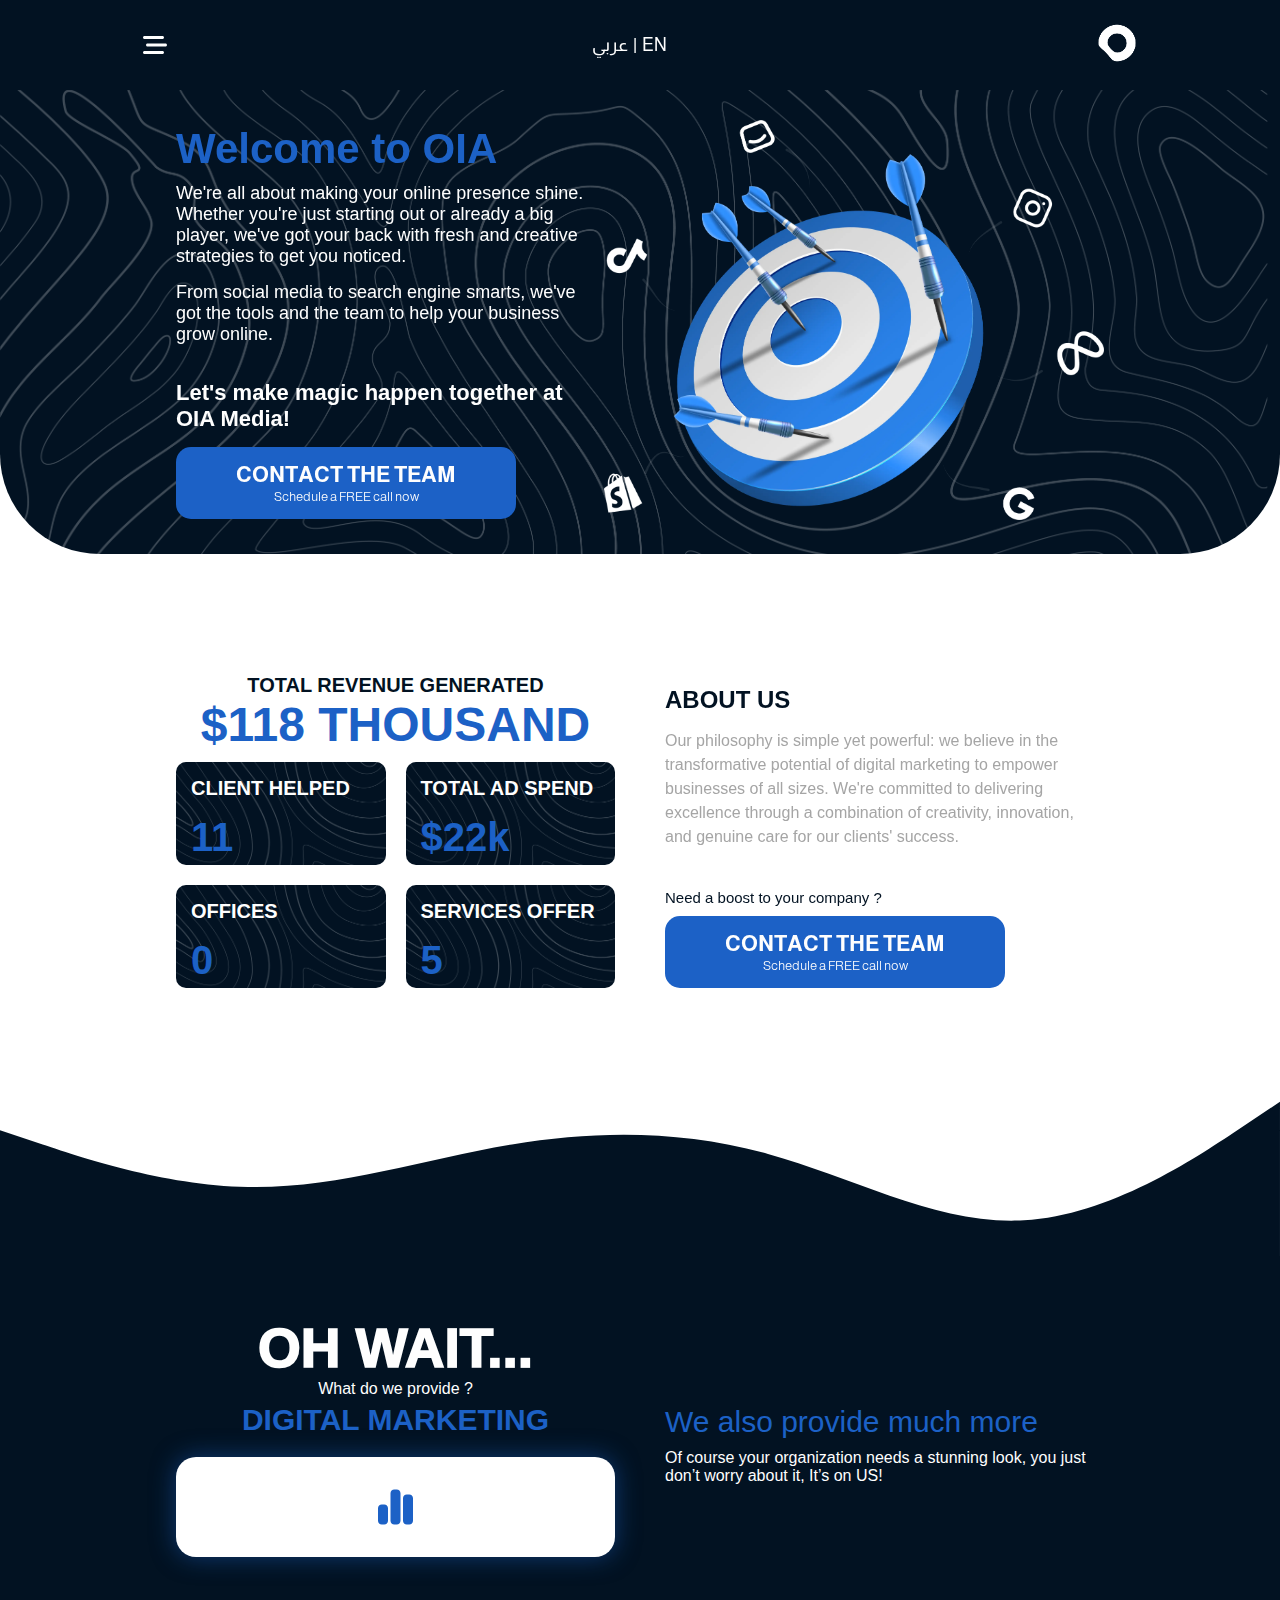
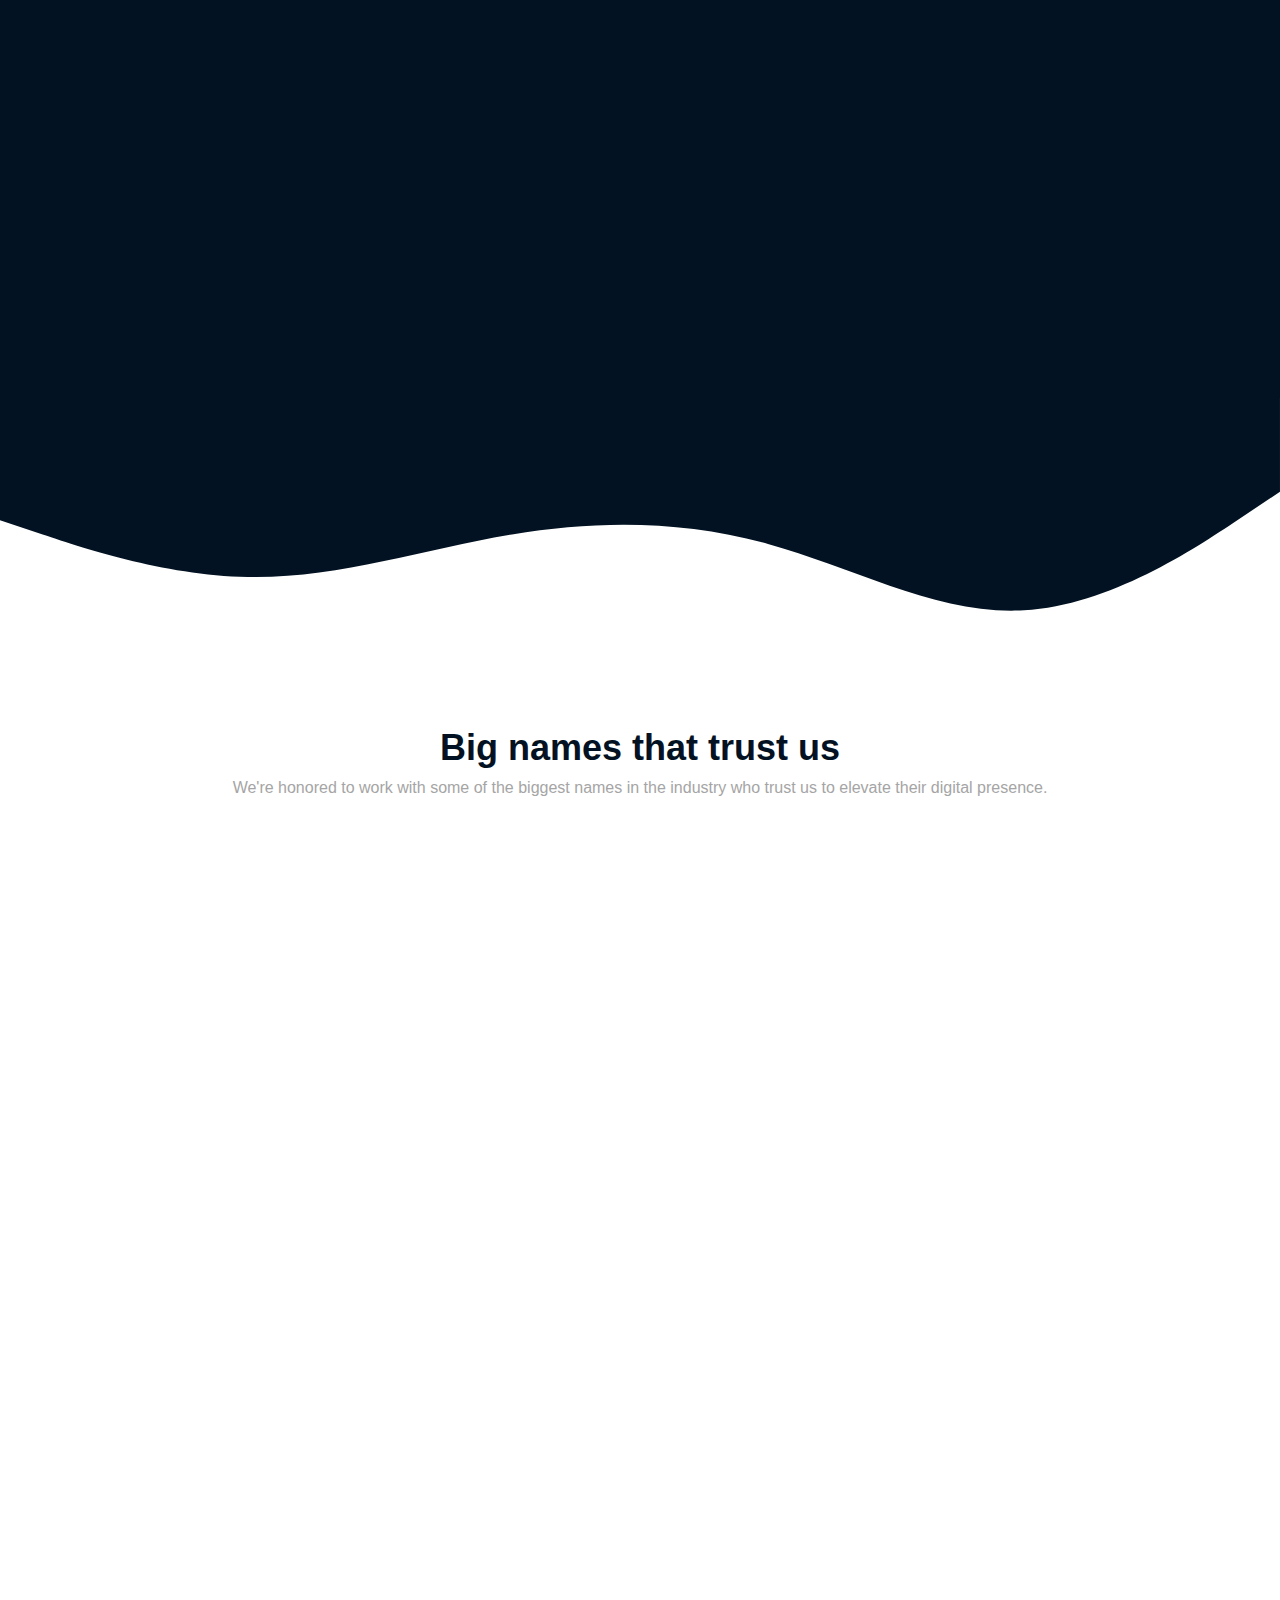
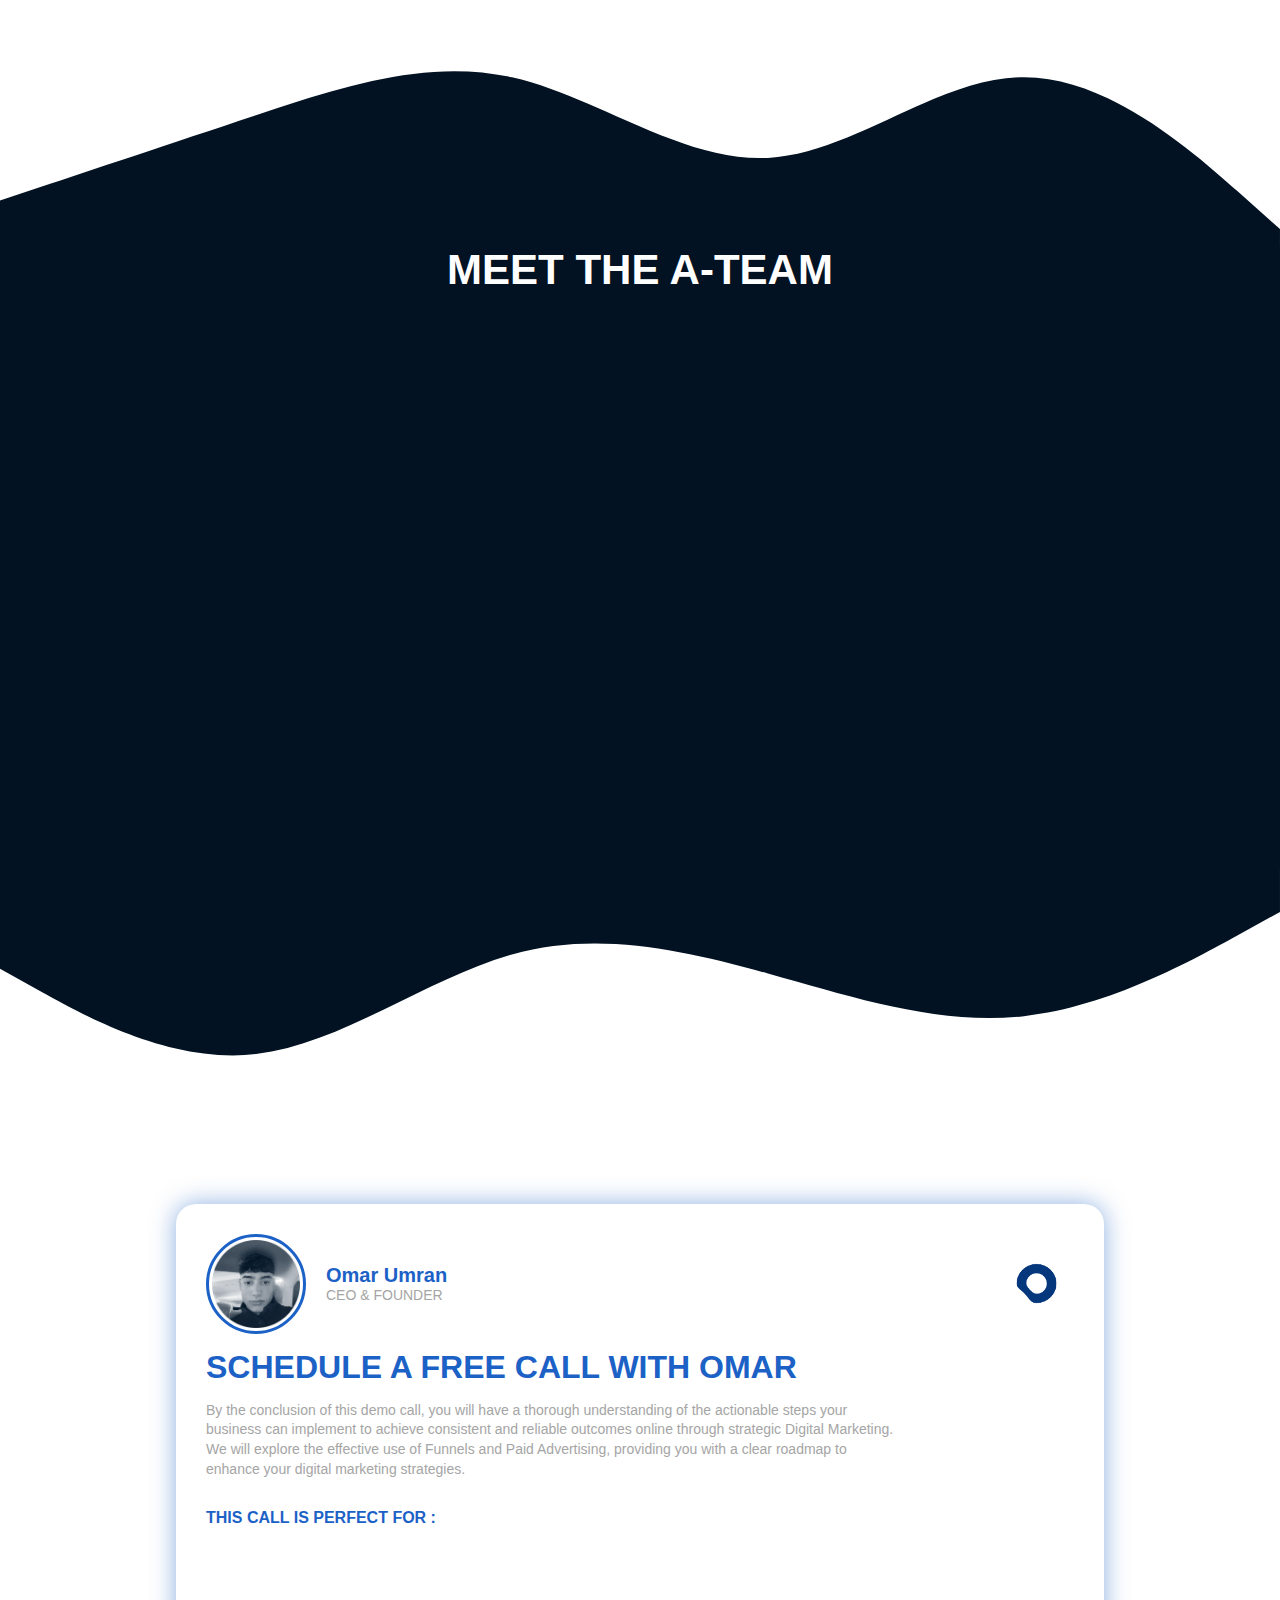
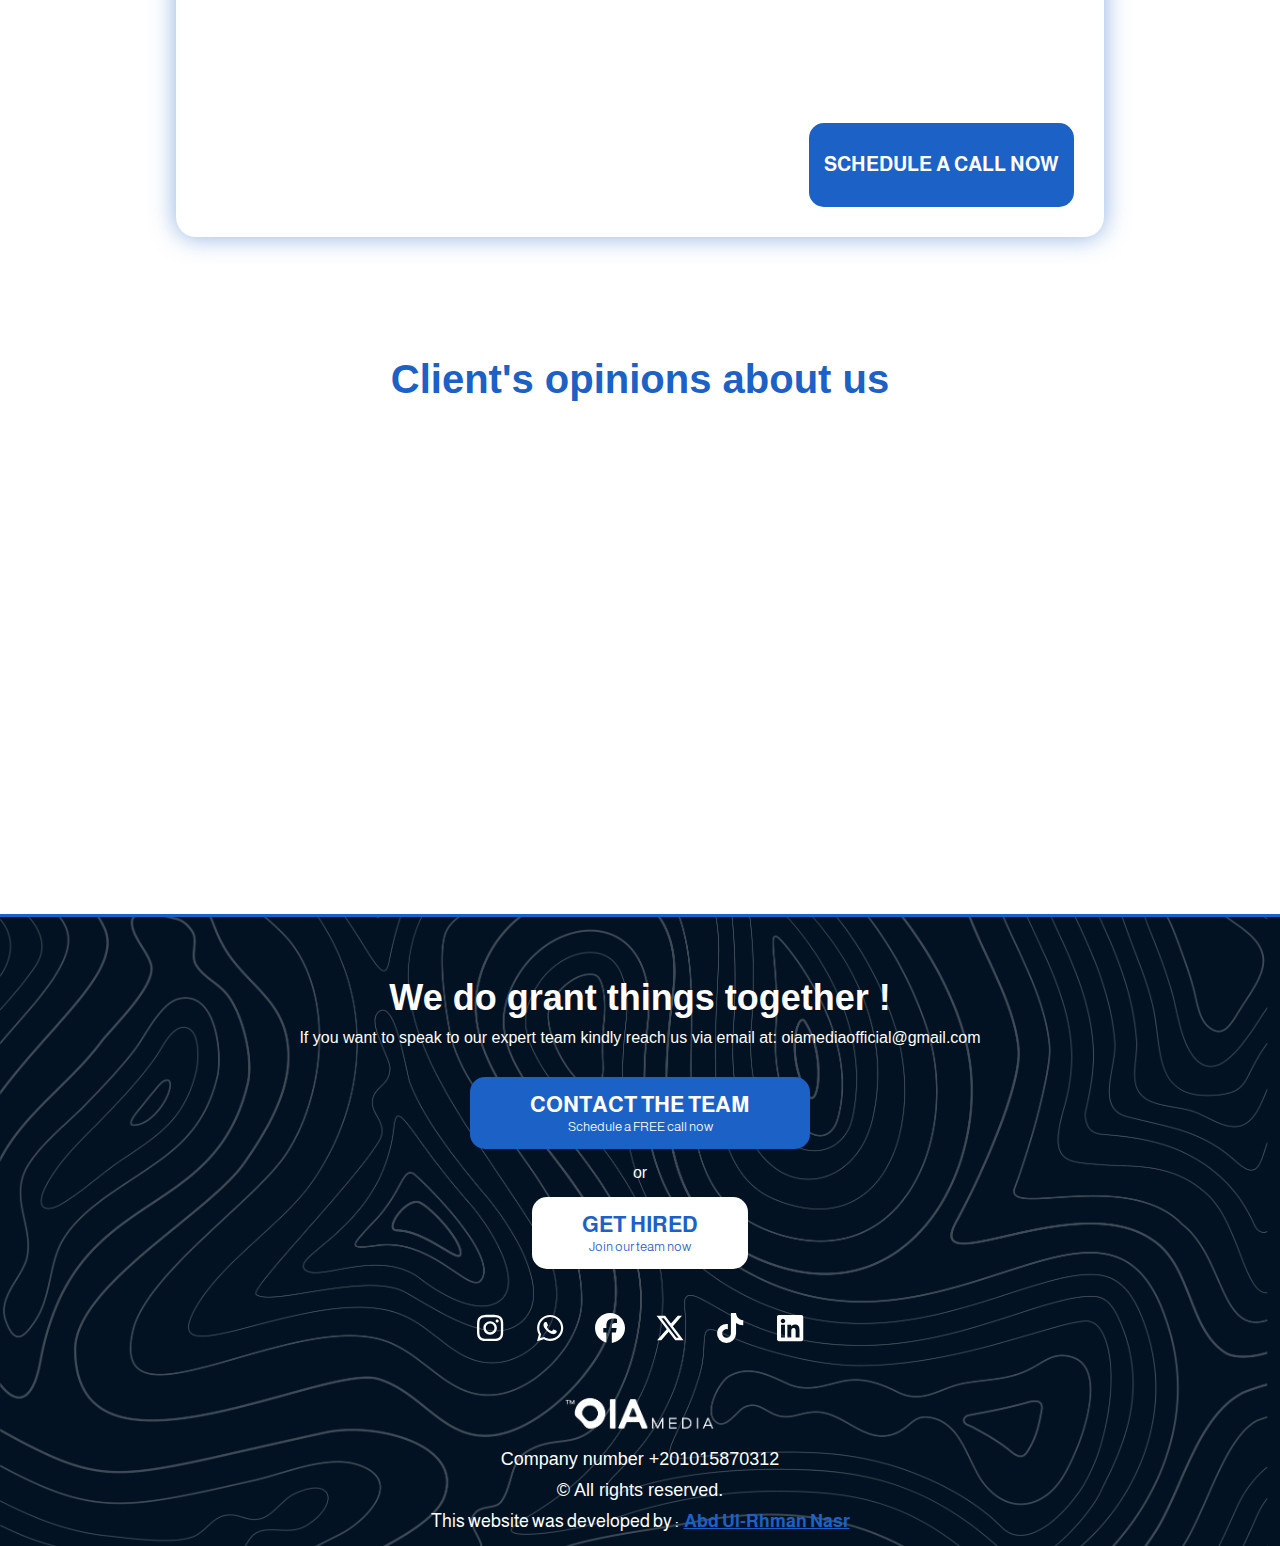
==== commit da1344a1: "core files" ====
--- a/index.html
+++ b/index.html
@@ -3,4 +3,4 @@
 <link href="https://fonts.googleapis.com/css2?family=Almarai:wght@300;400;700;800&family=Rubik:ital,wght@0,300..900;1,300..900&display=swap" rel="stylesheet">
 <link rel="preconnect" href="https://fonts.googleapis.com">
 <link rel="preconnect" href="https://fonts.gstatic.com" crossorigin>
-<link href="https://fonts.googleapis.com/css2?family=Cairo:wght@200..1000&display=swap" rel="stylesheet"><!-- ----- Font Awesome Library -------><link rel="stylesheet" href="assets/libraries/css/all.min.css"><!-- ----- Aos Library -------><link rel="stylesheet" href="assets/libraries/css/aos.css"><!-- ----- Stylesheets -------><link rel="stylesheet" href="assets/css/style.min.css"><title>OIA - Marketing Solutions </title></head><body><div class="wrapper" id="homePage"><main><header><div class="progress-container"><div class="progress-bar" id="progress-bar"></div></div><div class="container"><input id="btn" type="checkbox" name="btn"><label class="menu-btn" for="btn"><i class="fa-solid fa-bars-staggered"></i></label><ul class="translate"><li class="item"> <a class="link" href="#" onclick="changeLanguage('ar')">عربي</a></li><span>|</span><li class="item"> <a class="link" href="#" onclick="changeLanguage('en')">EN</a></li></ul><a class="logo" href="index.html"><img src="assets/images/logo1.webp" alt="logo"></a><div class="menu"><div class="child"><p class="name" data-translate="nav-title1">menu</p><div class="items"><a href="#hero" data-translate="nav-item1">home</a><a href="#about" data-translate="nav-item2">about</a><a href="services.html" data-translate="nav-item3">Services</a><a href="#team" data-translate="nav-item4">our team</a></div></div><div class="child"><p class="name" data-translate="nav-title2">get in touch</p><div class="items"><a href="contact.html" data-translate="nav-item5">contact us</a><a href="hire.html" data-translate="nav-item6">get hired</a></div></div><div class="child"><p class="name" data-translate="nav-title3">get social</p><div class="items"><a href="https://wa.me/+201015870312" target="_blank">whatsapp</a><a href="https://www.facebook.com/profile.php?id=61556020247187" target="_blank">facebook</a><a href="https://www.linkedin.com/in/oia-media-837a482b4/" target="_blank">linkedin</a><a href="https://www.instagram.com/oiamedia.ar/" target="_blank">instagram</a><a href="https://www.tiktok.com/@oiamedia" target="_blank">tiktok</a><a href="https://twitter.com/oiamedia_" target="_blank">X</a></div></div></div></div></header><section class="hero" id="hero"><div class="container"><div class="content" data-aos="fade-right"><h1 class="title" data-translate="hero-title">Welcome to OIA</h1><p class="description1" data-translate="hero-description1">We're all about making your online presence shine. Whether you're just starting out or already a big player, we've got your back with fresh and creative strategies to get you noticed.</p><p class="description2" data-translate="hero-description2">From social media to search engine smarts, we've got the tools and the team to help your business grow online.</p><p class="slogan" data-translate="hero-description3">Let's make magic happen together at OIA Media!</p><a href="contact.html"><button><p class="text" data-translate="hero-btn-text"> CONTACT THE TEAM</p><p class="description" data-translate="hero-btn-description">Schedule a FREE call now</p></button></a></div><div class="hero-img"><img class="dart_pc" src="assets/images/dart_pc.webp" alt="Hero Landing Image"><img class="dart_phone" src="assets/images/dart_phone.webp" alt="Hero Landing Image"></div></div></section><section class="about" id="about"><div class="container"><div class="stats"><p class="a" data-translate="about-title">TOTAL REVENUE GENERATED</p><p class="title" data-translate="about-number">$118 THOUSAND</p><div class="cards"><div class="card"><p class="name" data-translate="about-card1">CLIENT HELPED</p><p class="number" data-goal="11">11</p></div><div class="card"><p class="name" data-translate="about-card2">TOTAL AD SPEND</p><p class="number money">$<span class="number" data-goal="22">22</span></p></div><div class="card"><p class="name" data-translate="about-card3">OFFICES</p><p class="number">0</p></div><div class="card"><p class="name" data-translate="about-card4">SERVICES OFFER</p><p class="number" data-goal="5">5</p></div></div></div><div class="content" data-aos="fade-up"><p class="a" data-translate="about-text">ABOUT US</p><p class="b" data-translate="about-description">Our philosophy is simple yet powerful: we believe in the transformative potential of digital marketing to empower businesses of all sizes. We're committed to delivering excellence through a combination of creativity, innovation, and genuine care for our clients' success.</p><p class="c" data-translate="about-notice">Need a boost to your company ?</p><a href="contact.html"><button><p class="text" data-translate="about-btn-text"> CONTACT THE TEAM</p><p class="description" data-translate="about-btn-description">Schedule a FREE call now</p></button></a></div></div></section><svg class="feature-top-wave" xmlns="http://www.w3.org/2000/svg" viewBox="0 0 1440 320"><path fill="var(--bg-color-dark)" fill-opacity="1" d="M0,160L48,176C96,192,192,224,288,224C384,224,480,192,576,176C672,160,768,160,864,186.7C960,213,1056,267,1152,261.3C1248,256,1344,192,1392,160L1440,128L1440,320L1392,320C1344,320,1248,320,1152,320C1056,320,960,320,864,320C768,320,672,320,576,320C480,320,384,320,288,320C192,320,96,320,48,320L0,320Z"></path></svg><section class="features" id="features"><div class="container"><div class="content"><p class="a" data-translate="features-title">OH WAIT...</p><p class="b" data-translate="features-description">What do we provide ?</p><p class="title" data-translate="features-item">DIGITAL MARKETING</p><div class="digital-card"><div class="icon"><i class="fa-solid fa-chart-simple"></i></div></div><p class="description" data-translate="features-item-description1" data-aos="fade-up" data-aos-delay="0">At OIA Media, we specialize in digital marketing strategies that boost your online visibility and sales. Our expertise includes smart use of social media, effective SEO, and strategic paid advertising to help your business thrive in the digital world.</p><p class="description" data-translate="features-item-description2" data-aos="fade-up" data-aos-delay="150">We view our relationship with you as a partnership, customizing our approaches to meet your unique needs. This involves a sharp focus on paid ads, where we target your potential customers precisely to ensure that your investment yields maximum returns.</p><p class="description" data-translate="features-item-description3" data-aos="fade-up" data-aos-delay="300">Committed to your success, we aim to enhance your online presence and increase sales through a blend of organic and paid strategies. Let's collaborate to make your brand stand out and drive higher sales with effective digital marketing. Talking about Return on Ad Spend (ROAS), if we don't generate more sales than you spend, you get your money back — that's a guarantee.</p></div><div class="test"><p class="title" data-translate="features-items-title">We also provide much more</p><p class="description" data-translate="features-items-description">Of course your organization needs a stunning look, you just don’t worry about it, It’s on US!</p><div class="cards"><div class="card" data-aos="fade-left" data-aos-delay="0"><div class="icon"><i class="fas fa-fingerprint"></i></div><p class="name" data-translate="features-card1">BRANDING</p></div><div class="card" data-aos="fade-left" data-aos-delay="150"><div class="icon"><i class="fas fa-globe"></i></div><p class="name" data-translate="features-card2">WEB DEVELOPMENT</p></div><div class="card" data-aos="fade-left" data-aos-delay="300"><div class="icon"><i class="far fa-circle-play"></i></div><p class="name" data-translate="features-card3">CONTENT CREATION</p></div><div class="card" data-aos="fade-left" data-aos-delay="450"><div class="icon"><i class="fab fa-facebook"></i></div><p class="name" data-translate="features-card4">SOCIAL MEDIA MANAGEMENT</p></div></div></div></div></section><svg class="feature-down-wave" xmlns="http://www.w3.org/2000/svg" viewBox="0 0 1440 320"><path fill="var(--bg-color-dark)" fill-opacity="1" d="M0,160L48,176C96,192,192,224,288,224C384,224,480,192,576,176C672,160,768,160,864,186.7C960,213,1056,267,1152,261.3C1248,256,1344,192,1392,160L1440,128L1440,0L1392,0C1344,0,1248,0,1152,0C1056,0,960,0,864,0C768,0,672,0,576,0C480,0,384,0,288,0C192,0,96,0,48,0L0,0Z"></path></svg><section class="clients" id="clients"><div class="container"><div class="content"><p class="title" data-translate="clients-title">Big names that trust us</p><p class="description" data-translate="clients-description">We're honored to work with some of the biggest names in the industry who trust us to elevate their digital presence.</p></div><div class="cards"><div class="row"><div class="card" data-aos="fade-up" data-aos-delay="0"><div class="icon"><img src="assets/images/Sajem.webp" alt="Client Img"></div><div class="data"><p class="name">SAJEM</p><p class="job">Fragrances</p><p class="region">KSA</p></div></div><div class="card" data-aos="fade-up" data-aos-delay="150"><div class="icon"><img src="assets/images/Menatlity.webp" alt="Client Img"></div><div class="data"><p class="name">MENTALITY</p><p class="job">Clinic</p><p class="region">ARE</p></div></div></div><div class="row"><div class="card" data-aos="fade-up" data-aos-delay="300"><div class="icon"><img src="assets/images/Edutudy.webp" alt="Client Img"></div><div class="data"><p class="name">EDUTUDY</p><p class="job">Educational</p><p class="region">TRKY</p></div></div><div class="card" data-aos="fade-up" data-aos-delay="450"><div class="icon"><img src="assets/images/Alemny.webp" alt="Client Img"></div><div class="data"><p class="name">ALLEMNY</p><p class="job">Education</p><p class="region">KW</p></div></div></div></div></div></section><Moon>Wings</Moon><Clothing> </Clothing><KSA></KSA><svg class="team-top-wave" xmlns="http://www.w3.org/2000/svg" viewBox="0 0 1440 320"><path fill="var(--bg-color-dark)" fill-opacity="1" d="M0,256L48,240C96,224,192,192,288,160C384,128,480,96,576,117.3C672,139,768,213,864,208C960,203,1056,117,1152,117.3C1248,117,1344,203,1392,245.3L1440,288L1440,320L1392,320C1344,320,1248,320,1152,320C1056,320,960,320,864,320C768,320,672,320,576,320C480,320,384,320,288,320C192,320,96,320,48,320L0,320Z"></path></svg><section class="team" id="team"><div class="container"><p class="title" data-translate="team-title">MEET THE A-TEAM</p><div class="cards"><div class="row"><div class="card" data-aos="fade-up" data-aos-delay="0"><div class="icon"> <img src="assets/images/omar.webp" alt="Team Member"></div><div class="about"><p class="name">Omar Umran</p><p class="job">CEO & FOUNDER</p></div></div></div><div class="row"><div class="card" data-aos="fade-down" data-aos-delay="150"> <div class="icon"> <img src="assets/images/mostafa.webp" alt="Team Member"></div><div class="about"><p class="name">Mostafa Yasser</p><p class="job">Creative Director</p></div></div><div class="card" data-aos="fade-up" data-aos-delay="300"> <div class="icon"> <img src="assets/images/abdo.webp" alt="Team Member"></div><div class="about"><p class="name">Abdelrahman Samir</p><p class="job">Chief Marketing Officer</p></div></div></div><div class="row"><div class="card" data-aos="fade-down" data-aos-delay="450"> <div class="icon"> <img src="assets/images/abdo2.webp" alt="Team Member"></div><div class="about"><p class="name" dir="ltr">Abdelrahman M.</p><p class="job">Sales Agent</p></div></div><div class="card" data-aos="fade-up" data-aos-delay="600"> <div class="icon"> <img src="assets/images/fatema.webp" alt="Team Member"></div><div class="about"><p class="name">Fatma</p><p class="job">Copywriter</p></div></div></div></div><div class="description"><p data-aos="fade-up" data-aos-delay="0" data-translate="team-description1">Dive into a world where unparalleled talent meets unmatched experience. Our A-Team is the core of our agency, boasting a collective 10 years of expertise across various industries. We're a dynamic group of visionaries, each selected for our unique skills and dedication to excellence.</p><p data-aos="fade-up" data-aos-delay="150" data-translate="team-description2">Our broad spectrum of knowledge empowers us to deliver innovative solutions that redefine standards. Whether it's digital marketing, business strategy, or creative execution, we're at the cutting edge, Ensuring our clients not to only keep the pace but lead the pack.</p><p data-aos="fade-up" data-aos-delay="300" data-translate="team-description3">Partnering with us means joining forces with a team dedicated to your success. We blend collaboration with proven methods to turn challenges into triumphs.</p><p data-aos="fade-up" data-aos-delay="450" data-translate="team-description4">Experience the future of digital success with the A-Team.</p></div></div></section><svg class="team-down-wave" xmlns="http://www.w3.org/2000/svg" viewBox="0 0 1440 320"><path fill="var(--bg-color-dark)" fill-opacity="1" d="M0,128L48,154.7C96,181,192,235,288,224C384,213,480,139,576,112C672,85,768,107,864,133.3C960,160,1056,192,1152,181.3C1248,171,1344,117,1392,90.7L1440,64L1440,0L1392,0C1344,0,1248,0,1152,0C1056,0,960,0,864,0C768,0,672,0,576,0C480,0,384,0,288,0C192,0,96,0,48,0L0,0Z"></path></svg><section class="contact-home" id="contact"><div class="container"><div class="card"><div class="header"><div class="data"><div class="icon"><img src="assets/images/omar-full.webp" alt="Card Logo"></div><div class="info"><p class="name">Omar Umran</p><p class="job">CEO & FOUNDER</p></div></div><div class="logo"> <img src="assets/images/blue-logo.webp" alt="Logo"></div></div><div class="body"><p class="title" data-translate="contact-card-title">SCHEDULE A FREE CALL WITH OMAR</p><p class="description" data-translate="contact-card-description">By the conclusion of this demo call, you will have a thorough understanding of the actionable steps your business can implement to achieve consistent and reliable outcomes online through strategic Digital Marketing. We will explore the effective use of Funnels and Paid Advertising, providing you with a clear roadmap to enhance your digital marketing strategies.</p><div class="wrapper"><ul><p class="ul-title" data-translate="contact-items-title">THIS CALL IS PERFECT FOR :</p><li class="item" data-aos="fade-up" data-aos-delay="0"><p data-translate="contact-item1">Businesses wanting to turn their website into a high-converting funnel using digital marketing.</p></li><li class="item" data-aos="fade-up" data-aos-delay="150"><p data-translate="contact-item2">Offline businesses ready to go online with effective digital marketing strategies.</p></li><li class="item" data-aos="fade-up" data-aos-delay="300"><p data-translate="contact-item3">Companies aiming to boost revenue with sales funnels and conversion optimization.</p></li><li class="item" data-aos="fade-up" data-aos-delay="450"><p data-translate="contact-item4">Those looking to improve conversion rates and order value through targeted paid ads.</p></li><li class="item" data-aos="fade-up" data-aos-delay="600"><p data-translate="contact-item5">Businesses seeking a reliable agency with expertise in digital marketing and paid advertising.</p></li></ul><a href="contact.html"><button><p class="text" data-translate="contact-card-btn">SCHEDULE A CALL NOW</p></button></a></div></div></div></div></section><section class="opinions" id="opinions"><div class="container"><p class="title" data-translate="opinion-title">Client's opinions about us</p><div class="cards"><div class="row"><div class="card" data-aos="fade-up" data-aos-delay="0"><div class="data"><div class="icon"> <img src="assets/images/Sajem.webp" alt="image"></div><div class="about"><p class="name">Sajem</p><p class="job">Fragrances | KSA</p></div></div><p class="description" data-translate="opinion-card1">Their service boosted our sales. Worth the investment.</p></div><div class="card" data-aos="fade-up" data-aos-delay="150"> <div class="data"><div class="icon"> <img src="assets/images/Menatlity.webp" alt="image"></div><div class="about"><p class="name">MENTALITY</p><p class="job">Clinic | ARE</p></div></div><p class="description" data-translate="opinion-card2">They responded to our needs quickly. Very cooperative team.</p></div></div><div class="row"><div class="card" data-aos="fade-up" data-aos-delay="300"> <div class="data"><div class="icon"> <img src="assets/images/Edutudy.webp" alt="image"></div><div class="about"><p class="name">EDUTUDY</p><p class="job">Educational | TRKY</p></div></div><p class="description" data-translate="opinion-card3">Amazed by their creative ideas. Completely different marketing.</p></div><div class="card" data-aos="fade-up" data-aos-delay="450"> <div class="data"><div class="icon"> <img src="assets/images/Alemny.webp" alt="image"></div><div class="about"><p class="name">ALLEMNY</p><p class="job">Education | KW</p></div></div><p class="description" data-translate="opinion-card4">Tangible and fast results. Clear improvement in our digital presence.</p></div></div></div></div></section><span id="scroll-up"><i class="fas fa-angles-up"></i></span><footer><div class="container"><div class="content"><p class="title" data-translate="footer-title">We do grant things together !</p><p class="description" data-translate="footer-description">If you want to speak to our expert team kindly reach us via email at: oiamediaofficial@gmail.com</p></div><div class="btns"><a href="contact.html"><button class="contact-btn" type="submit"><p class="text" data-translate="footer-btn1-text">CONTACT THE TEAM</p><p class="description" data-translate="footer-btn1-description">Schedule a FREE call now</p></button></a><p data-translate="footer-divider">or</p><a href="hire.html"><button class="hire-btn" type="submit"><p class="text" data-translate="footer-btn2-text">GET HIRED</p><p class="description" data-translate="footer-btn2-description">Join our team now</p></button></a></div><div class="social-platforms"><div class="platform"><a href="https://www.instagram.com/oiamedia.ar/" target="_blank"><i class="fa-brands fa-instagram" style="color: var(--text-color-light);"></i></a></div><div class="platform"><a href="https://wa.me/+201015870312" target="_blank"><i class="fa-brands fa-whatsapp" style="color: var(--text-color-light);"></i></a></div><div class="platform"><a href="https://www.facebook.com/profile.php?id=61556020247187" target="_blank"><i class="fa-brands fa-facebook" style="color: var(--text-color-light);"></i></a></div><div class="platform"><a href="https://twitter.com/oiamedia_" target="_blank"><i class="fa-brands fa-x-twitter" style="color: var(--text-color-light);"></i></a></div><div class="platform"><a href="https://www.tiktok.com/@oiamedia" target="_blank"><i class="fa-brands fa-tiktok" style="color: var(--text-color-light);"></i></a></div><div class="platform"><a href="https://www.linkedin.com/in/oia-media-837a482b4/" target="_blank"><i class="fa-brands fa-linkedin" style="color: var(--text-color-light);"></i></a></div></div><div class="rights"><div class="icon"><img src="assets/images/logo.webp" alt="OIA Media"></div><p> <span data-translate="footer-number">Company number </span><a href="tel:+201015870312">+201015870312</a></p><p data-translate="footer-rights">© All rights reserved.</p><div class="developer"><p data-translate="dev">This website was developed by :</p><a href="https://www.linkedin.com/in/abd-ul-rhman-nasr-3b9304232/">Abd Ul-Rhman Nasr</a></div></div></div></footer><!-- ----- Font Awesome Library -------><script src="assets/libraries/js/all.min.js"> </script><!-- ----- Aos Library -------><script src="assets/libraries/js/aos.js"> </script><!-- ----- Stylesheets -------><script src="assets/js/script.js"></script></main></div></body></html>+<link href="https://fonts.googleapis.com/css2?family=Cairo:wght@200..1000&display=swap" rel="stylesheet"><!-- ----- Font Awesome Library -------><link rel="stylesheet" href="assets/libraries/css/all.min.css"><!-- ----- Aos Library -------><link rel="stylesheet" href="assets/libraries/css/aos.css"><!-- ----- Stylesheets -------><link rel="stylesheet" href="assets/css/style.min.css"><title>OIA - Marketing Solutions</title></head><body><div class="wrapper" id="homePage"><main><header><div class="progress-container"><div class="progress-bar" id="progress-bar"></div></div><div class="container"><input id="btn" type="checkbox" name="btn"><label class="menu-btn" for="btn"><i class="fa-solid fa-bars-staggered"></i></label><ul class="translate"><li class="item"> <a class="link" href="#" onclick="changeLanguage('ar')">عربي</a></li><span>|</span><li class="item"> <a class="link" href="#" onclick="changeLanguage('en')">EN</a></li></ul><a class="logo" href="index.html"><img src="assets/images/logo1.webp" alt="logo"></a><div class="menu"><div class="child"><p class="name" data-translate="nav-title1">menu</p><div class="items"><a href="#hero" data-translate="nav-item1">home</a><a href="#about" data-translate="nav-item2">about</a><a href="services.html" data-translate="nav-item3">Services</a><a href="#team" data-translate="nav-item4">our team</a></div></div><div class="child"><p class="name" data-translate="nav-title2">get in touch</p><div class="items"><a href="contact.html" data-translate="nav-item5">contact us</a><a href="hire.html" data-translate="nav-item6">get hired</a></div></div><div class="child"><p class="name" data-translate="nav-title3">get social</p><div class="items"><a href="https://wa.me/+201015870312" target="_blank">whatsapp</a><a href="https://www.facebook.com/profile.php?id=61556020247187" target="_blank">facebook</a><a href="https://www.linkedin.com/in/oia-media-837a482b4/" target="_blank">linkedin</a><a href="https://www.instagram.com/oiamedia.ar/" target="_blank">instagram</a><a href="https://www.tiktok.com/@oiamedia" target="_blank">tiktok</a><a href="https://twitter.com/oiamedia_" target="_blank">X</a></div></div></div></div></header><section class="hero" id="hero"><div class="container"><div class="content" data-aos="fade-right"><h1 class="title" data-translate="hero-title">Welcome to OIA</h1><p class="description1" data-translate="hero-description1">We're all about making your online presence shine. Whether you're just starting out or already a big player, we've got your back with fresh and creative strategies to get you noticed.</p><p class="description2" data-translate="hero-description2">From social media to search engine smarts, we've got the tools and the team to help your business grow online.</p><p class="slogan" data-translate="hero-description3">Let's make magic happen together at OIA Media!</p><a href="contact.html"><button><p class="text" data-translate="hero-btn-text"> CONTACT THE TEAM</p><p class="description" data-translate="hero-btn-description">Schedule a FREE call now</p></button></a></div><div class="hero-img"><img class="dart_pc" src="assets/images/dart_pc.webp" alt="Hero Landing Image"><img class="dart_phone" src="assets/images/dart_phone.webp" alt="Hero Landing Image"></div></div></section><section class="about" id="about"><div class="container"><div class="stats"><p class="a" data-translate="about-title">TOTAL REVENUE GENERATED</p><p class="title" data-translate="about-number">$118 THOUSAND</p><div class="cards"><div class="card"><p class="name" data-translate="about-card1">CLIENT HELPED</p><p class="number" data-goal="11">11</p></div><div class="card"><p class="name" data-translate="about-card2">TOTAL AD SPEND</p><p class="number money">$<span class="number" data-goal="22">22</span></p></div><div class="card"><p class="name" data-translate="about-card3">OFFICES</p><p class="number">0</p></div><div class="card"><p class="name" data-translate="about-card4">SERVICES OFFER</p><p class="number" data-goal="5">5</p></div></div></div><div class="content" data-aos="fade-up"><p class="a" data-translate="about-text">ABOUT US</p><p class="b" data-translate="about-description">Our philosophy is simple yet powerful: we believe in the transformative potential of digital marketing to empower businesses of all sizes. We're committed to delivering excellence through a combination of creativity, innovation, and genuine care for our clients' success.</p><p class="c" data-translate="about-notice">Need a boost to your company ?</p><a href="contact.html"><button><p class="text" data-translate="about-btn-text"> CONTACT THE TEAM</p><p class="description" data-translate="about-btn-description">Schedule a FREE call now</p></button></a></div></div></section><svg class="feature-top-wave" xmlns="http://www.w3.org/2000/svg" viewBox="0 0 1440 320"><path fill="var(--bg-color-dark)" fill-opacity="1" d="M0,160L48,176C96,192,192,224,288,224C384,224,480,192,576,176C672,160,768,160,864,186.7C960,213,1056,267,1152,261.3C1248,256,1344,192,1392,160L1440,128L1440,320L1392,320C1344,320,1248,320,1152,320C1056,320,960,320,864,320C768,320,672,320,576,320C480,320,384,320,288,320C192,320,96,320,48,320L0,320Z"></path></svg><section class="features" id="features"><div class="container"><div class="content"><p class="a" data-translate="features-title">OH WAIT...</p><p class="b" data-translate="features-description">What do we provide ?</p><p class="title" data-translate="features-item">DIGITAL MARKETING</p><div class="digital-card"><div class="icon"><i class="fa-solid fa-chart-simple"></i></div></div><p class="description" data-translate="features-item-description1" data-aos="fade-up" data-aos-delay="0">At OIA Media, we specialize in digital marketing strategies that boost your online visibility and sales. Our expertise includes smart use of social media, effective SEO, and strategic paid advertising to help your business thrive in the digital world.</p><p class="description" data-translate="features-item-description2" data-aos="fade-up" data-aos-delay="150">We view our relationship with you as a partnership, customizing our approaches to meet your unique needs. This involves a sharp focus on paid ads, where we target your potential customers precisely to ensure that your investment yields maximum returns.</p><p class="description" data-translate="features-item-description3" data-aos="fade-up" data-aos-delay="300">Committed to your success, we aim to enhance your online presence and increase sales through a blend of organic and paid strategies. Let's collaborate to make your brand stand out and drive higher sales with effective digital marketing. Talking about Return on Ad Spend (ROAS), if we don't generate more sales than you spend, you get your money back — that's a guarantee.</p></div><div class="test"><p class="title" data-translate="features-items-title">We also provide much more</p><p class="description" data-translate="features-items-description">Of course your organization needs a stunning look, you just don’t worry about it, It’s on US!</p><div class="cards"><div class="card" data-aos="fade-left" data-aos-delay="0"><div class="icon"><i class="fas fa-fingerprint"></i></div><p class="name" data-translate="features-card1">BRANDING</p></div><div class="card" data-aos="fade-left" data-aos-delay="150"><div class="icon"><i class="fas fa-globe"></i></div><p class="name" data-translate="features-card2">WEB DEVELOPMENT</p></div><div class="card" data-aos="fade-left" data-aos-delay="300"><div class="icon"><i class="far fa-circle-play"></i></div><p class="name" data-translate="features-card3">CONTENT CREATION</p></div><div class="card" data-aos="fade-left" data-aos-delay="450"><div class="icon"><i class="fab fa-facebook"></i></div><p class="name" data-translate="features-card4">SOCIAL MEDIA MANAGEMENT</p></div></div></div></div></section><svg class="feature-down-wave" xmlns="http://www.w3.org/2000/svg" viewBox="0 0 1440 320"><path fill="var(--bg-color-dark)" fill-opacity="1" d="M0,160L48,176C96,192,192,224,288,224C384,224,480,192,576,176C672,160,768,160,864,186.7C960,213,1056,267,1152,261.3C1248,256,1344,192,1392,160L1440,128L1440,0L1392,0C1344,0,1248,0,1152,0C1056,0,960,0,864,0C768,0,672,0,576,0C480,0,384,0,288,0C192,0,96,0,48,0L0,0Z"></path></svg><section class="clients" id="clients"><div class="container"><div class="content"><p class="title" data-translate="clients-title">Big names that trust us</p><p class="description" data-translate="clients-description">We're honored to work with some of the biggest names in the industry who trust us to elevate their digital presence.</p></div><div class="cards"><div class="row"><div class="card" data-aos="fade-up" data-aos-delay="0"><div class="icon"><img src="assets/images/Sajem.webp" alt="Client Img"></div><div class="data"><p class="name">SAJEM</p><p class="job">Fragrances</p><p class="region">KSA</p></div></div><div class="card" data-aos="fade-up" data-aos-delay="150"><div class="icon"><img src="assets/images/Menatlity.webp" alt="Client Img"></div><div class="data"><p class="name">MENTALITY</p><p class="job">Clinic</p><p class="region">ARE</p></div></div></div><div class="row"><div class="card" data-aos="fade-up" data-aos-delay="300"><div class="icon"><img src="assets/images/Edutudy.webp" alt="Client Img"></div><div class="data"><p class="name">EDUTUDY</p><p class="job">Educational</p><p class="region">TRKY</p></div></div><div class="card" data-aos="fade-up" data-aos-delay="450"><div class="icon"><img src="assets/images/Alemny.webp" alt="Client Img"></div><div class="data"><p class="name">ALLEMNY</p><p class="job">Education</p><p class="region">KW</p></div></div></div></div></div></section><svg class="team-top-wave" xmlns="http://www.w3.org/2000/svg" viewBox="0 0 1440 320"><path fill="var(--bg-color-dark)" fill-opacity="1" d="M0,256L48,240C96,224,192,192,288,160C384,128,480,96,576,117.3C672,139,768,213,864,208C960,203,1056,117,1152,117.3C1248,117,1344,203,1392,245.3L1440,288L1440,320L1392,320C1344,320,1248,320,1152,320C1056,320,960,320,864,320C768,320,672,320,576,320C480,320,384,320,288,320C192,320,96,320,48,320L0,320Z"></path></svg><section class="team" id="team"><div class="container"><p class="title" data-translate="team-title">MEET THE A-TEAM</p><div class="cards"><div class="row"><div class="card" data-aos="fade-up" data-aos-delay="0"><div class="icon"> <img src="assets/images/omar.webp" alt="Team Member"></div><div class="about"><p class="name">Omar Umran</p><p class="job">CEO & FOUNDER</p></div></div></div><div class="row"><div class="card" data-aos="fade-down" data-aos-delay="150"> <div class="icon"> <img src="assets/images/mostafa.webp" alt="Team Member"></div><div class="about"><p class="name">Mostafa Yasser</p><p class="job">Creative Director</p></div></div><div class="card" data-aos="fade-up" data-aos-delay="300"> <div class="icon"> <img src="assets/images/abdo.webp" alt="Team Member"></div><div class="about"><p class="name">Abdelrahman Samir</p><p class="job">Chief Marketing Officer</p></div></div></div><div class="row"><div class="card" data-aos="fade-down" data-aos-delay="450"> <div class="icon"> <img src="assets/images/abdo2.webp" alt="Team Member"></div><div class="about"><p class="name" dir="ltr">Abdelrahman M.</p><p class="job">Sales Agent</p></div></div><div class="card" data-aos="fade-up" data-aos-delay="600"> <div class="icon"> <img src="assets/images/fatema.webp" alt="Team Member"></div><div class="about"><p class="name">Fatma</p><p class="job">Copywriter</p></div></div></div></div><div class="description"><p data-aos="fade-up" data-aos-delay="0" data-translate="team-description1">Dive into a world where unparalleled talent meets unmatched experience. Our A-Team is the core of our agency, boasting a collective 10 years of expertise across various industries. We're a dynamic group of visionaries, each selected for our unique skills and dedication to excellence.</p><p data-aos="fade-up" data-aos-delay="150" data-translate="team-description2">Our broad spectrum of knowledge empowers us to deliver innovative solutions that redefine standards. Whether it's digital marketing, business strategy, or creative execution, we're at the cutting edge, Ensuring our clients not to only keep the pace but lead the pack.</p><p data-aos="fade-up" data-aos-delay="300" data-translate="team-description3">Partnering with us means joining forces with a team dedicated to your success. We blend collaboration with proven methods to turn challenges into triumphs.</p><p data-aos="fade-up" data-aos-delay="450" data-translate="team-description4">Experience the future of digital success with the A-Team.</p></div></div></section><svg class="team-down-wave" xmlns="http://www.w3.org/2000/svg" viewBox="0 0 1440 320"><path fill="var(--bg-color-dark)" fill-opacity="1" d="M0,128L48,154.7C96,181,192,235,288,224C384,213,480,139,576,112C672,85,768,107,864,133.3C960,160,1056,192,1152,181.3C1248,171,1344,117,1392,90.7L1440,64L1440,0L1392,0C1344,0,1248,0,1152,0C1056,0,960,0,864,0C768,0,672,0,576,0C480,0,384,0,288,0C192,0,96,0,48,0L0,0Z"></path></svg><section class="contact-home" id="contact"><div class="container"><div class="card"><div class="header"><div class="data"><div class="icon"><img src="assets/images/omar-full.webp" alt="Card Logo"></div><div class="info"><p class="name">Omar Umran</p><p class="job">CEO & FOUNDER</p></div></div><div class="logo"> <img src="assets/images/blue-logo.webp" alt="Logo"></div></div><div class="body"><p class="title" data-translate="contact-card-title">SCHEDULE A FREE CALL WITH OMAR</p><p class="description" data-translate="contact-card-description">By the conclusion of this demo call, you will have a thorough understanding of the actionable steps your business can implement to achieve consistent and reliable outcomes online through strategic Digital Marketing. We will explore the effective use of Funnels and Paid Advertising, providing you with a clear roadmap to enhance your digital marketing strategies.</p><div class="wrapper"><ul><p class="ul-title" data-translate="contact-items-title">THIS CALL IS PERFECT FOR :</p><li class="item" data-aos="fade-up" data-aos-delay="0"><p data-translate="contact-item1">Businesses wanting to turn their website into a high-converting funnel using digital marketing.</p></li><li class="item" data-aos="fade-up" data-aos-delay="150"><p data-translate="contact-item2">Offline businesses ready to go online with effective digital marketing strategies.</p></li><li class="item" data-aos="fade-up" data-aos-delay="300"><p data-translate="contact-item3">Companies aiming to boost revenue with sales funnels and conversion optimization.</p></li><li class="item" data-aos="fade-up" data-aos-delay="450"><p data-translate="contact-item4">Those looking to improve conversion rates and order value through targeted paid ads.</p></li><li class="item" data-aos="fade-up" data-aos-delay="600"><p data-translate="contact-item5">Businesses seeking a reliable agency with expertise in digital marketing and paid advertising.</p></li></ul><a href="contact.html"><button><p class="text" data-translate="contact-card-btn">SCHEDULE A CALL NOW</p></button></a></div></div></div></div></section><section class="opinions" id="opinions"><div class="container"><p class="title" data-translate="opinion-title">Client's opinions about us</p><div class="cards"><div class="row"><div class="card" data-aos="fade-up" data-aos-delay="0"><div class="data"><div class="icon"> <img src="assets/images/Sajem.webp" alt="image"></div><div class="about"><p class="name">Sajem</p><p class="job">Fragrances | KSA</p></div></div><p class="description" data-translate="opinion-card1">Their service boosted our sales. Worth the investment.</p></div><div class="card" data-aos="fade-up" data-aos-delay="150"> <div class="data"><div class="icon"> <img src="assets/images/Menatlity.webp" alt="image"></div><div class="about"><p class="name">MENTALITY</p><p class="job">Clinic | ARE</p></div></div><p class="description" data-translate="opinion-card2">They responded to our needs quickly. Very cooperative team.</p></div></div><div class="row"><div class="card" data-aos="fade-up" data-aos-delay="300"> <div class="data"><div class="icon"> <img src="assets/images/Edutudy.webp" alt="image"></div><div class="about"><p class="name">EDUTUDY</p><p class="job">Educational | TRKY</p></div></div><p class="description" data-translate="opinion-card3">Amazed by their creative ideas. Completely different marketing.</p></div><div class="card" data-aos="fade-up" data-aos-delay="450"> <div class="data"><div class="icon"> <img src="assets/images/Alemny.webp" alt="image"></div><div class="about"><p class="name">ALLEMNY</p><p class="job">Education | KW</p></div></div><p class="description" data-translate="opinion-card4">Tangible and fast results. Clear improvement in our digital presence.</p></div></div></div></div></section><span id="scroll-up"><i class="fas fa-angles-up"></i></span><footer><div class="container"><div class="content"><p class="title" data-translate="footer-title">We do grant things together !</p><p class="description" data-translate="footer-description">If you want to speak to our expert team kindly reach us via email at: oiamediaofficial@gmail.com</p></div><div class="btns"><a href="contact.html"><button class="contact-btn" type="submit"><p class="text" data-translate="footer-btn1-text">CONTACT THE TEAM</p><p class="description" data-translate="footer-btn1-description">Schedule a FREE call now</p></button></a><p data-translate="footer-divider">or</p><a href="hire.html"><button class="hire-btn" type="submit"><p class="text" data-translate="footer-btn2-text">GET HIRED</p><p class="description" data-translate="footer-btn2-description">Join our team now</p></button></a></div><div class="social-platforms"><div class="platform"><a href="https://www.instagram.com/oiamedia.ar/" target="_blank"><i class="fa-brands fa-instagram" style="color: var(--text-color-light);"></i></a></div><div class="platform"><a href="https://wa.me/+201015870312" target="_blank"><i class="fa-brands fa-whatsapp" style="color: var(--text-color-light);"></i></a></div><div class="platform"><a href="https://www.facebook.com/profile.php?id=61556020247187" target="_blank"><i class="fa-brands fa-facebook" style="color: var(--text-color-light);"></i></a></div><div class="platform"><a href="https://twitter.com/oiamedia_" target="_blank"><i class="fa-brands fa-x-twitter" style="color: var(--text-color-light);"></i></a></div><div class="platform"><a href="https://www.tiktok.com/@oiamedia" target="_blank"><i class="fa-brands fa-tiktok" style="color: var(--text-color-light);"></i></a></div><div class="platform"><a href="https://www.linkedin.com/in/oia-media-837a482b4/" target="_blank"><i class="fa-brands fa-linkedin" style="color: var(--text-color-light);"></i></a></div></div><div class="rights"><div class="icon"><img src="assets/images/logo.webp" alt="OIA Media"></div><p> <span data-translate="footer-number">Company number </span><a href="tel:+201015870312">+201015870312</a></p><p data-translate="footer-rights">© All rights reserved.</p><div class="developer"><p data-translate="dev">This website was developed by :</p><a href="https://www.linkedin.com/in/abd-ul-rhman-nasr-3b9304232/">Abd Ul-Rhman Nasr</a></div></div></div></footer><!-- ----- Font Awesome Library -------><script src="assets/libraries/js/all.min.js"> </script><!-- ----- Aos Library -------><script src="assets/libraries/js/aos.js"> </script><!-- ----- Stylesheets -------><script src="assets/js/script.js"></script></main></div></body></html>--- a/assets/css/style.min.css
+++ b/assets/css/style.min.css
@@ -1 +1 @@
-:root{--bg-color-light: #FFFFFF;--bg-color-dark: #021222;--slogan-color: #1C61C6;--text-color-light: #FEFEFE;--text-color-dark: #021222;--text-gray: #a5a5a5;--white-bg: #FFFFFF;--tran-03: all 0.3s ease}*{padding:0;margin:0;box-sizing:border-box}html{scroll-behavior:smooth;scrollbar-width:thin;scrollbar-color:var(--slogan-color) var(--text-color-dark)}html::-webkit-scrollbar{width:5px}html::-webkit-scrollbar-thumb{background:var(--slogan-color);border-radius:10px}a{text-decoration:none;color:var(--text-color-light)}a:hover{color:var(--text-color-light)}body{background-color:var(--bg-color-light);overflow-x:hidden;position:relative}p{margin:0}img{width:100%}ul{list-style:none;padding:0;margin:0}.wrapper{display:flex;justify-content:flex-start;align-items:center;flex-direction:column}.wrapper main{width:100%}.container{width:80%;margin:auto}section{padding:60px}#scroll-up{opacity:0;padding:10px;border-radius:10px;position:fixed;bottom:30px;right:30px;background-color:var(--slogan-color);cursor:pointer;transition:.3s ease}#scroll-up svg{font-size:22px}@media screen and (max-width: 500px){header{padding:0px 15px 0px 30px !important}header .container{width:100%}section{padding:60px 30px !important}section .container{width:100% !important}section.serv{padding:0 !important}section.serv .content{padding:15px 20px !important}footer{padding:60px 30px 15px !important}footer .container{width:100%;gap:20px !important}footer .container .social-platforms{justify-content:center !important;gap:0px !important}footer .container .platform{width:max-content !important;height:max-content !important}footer .container .platform svg{font-size:24px !important}}body{font-size:16px;color:var(--text-color-light)}button{border:none;outline:none;background-color:var(--slogan-color);padding:10px 25px;border-radius:15px;transition:.3s ease;color:var(--text-color-light);cursor:pointer;font-family:"Almarai","Cairo",sans-serif}button .text{font-size:22px;padding-bottom:2px;font-weight:600}button .description{font-weight:300}button:hover{box-shadow:var(--slogan-color) 0px 4px 20px}@media screen and (max-width: 500px){button .text{font-size:17px !important}button .description{font-size:14px !important}}.title{color:var(--slogan-color);font-size:30px;margin-bottom:10px}.form-container{display:flex;justify-content:center;align-items:center;flex-direction:column;flex-wrap:nowrap;gap:60px}.form-container .title{position:relative;text-align:center}.form-container .title h1{font-size:32px}form .fields-container{display:flex;justify-content:center;align-items:center;flex-direction:column;flex-wrap:wrap;gap:50px}form .fields-container .title-container{width:100%;text-align:start}form .fields-container .title-container p.notice{font-size:12px;color:var(--text-color-dark)}form .fields-container .title-container p.title{font-weight:600;margin-bottom:5px}form .fields-container .title-container p.description{color:var(--text-gray);font-size:14px;margin-bottom:20px}form .fields-container .field{display:flex;justify-content:center;align-items:center;flex-direction:column;flex-wrap:wrap;gap:20px}form .fields-container .field .field-title{color:var(--text-gray);font-size:22px;font-weight:600;width:100%;text-align:start}form .fields-container .field .row{display:flex;justify-content:center;align-items:center;flex-direction:row;flex-wrap:wrap;gap:50px}form .fields-container .field .row .input-field{display:flex;justify-content:center;align-items:flex-start;flex-direction:column;flex-wrap:wrap;gap:10px;width:max-content}form .fields-container .field .row .input-field .label{color:var(--slogan-color);padding-left:15px;display:flex;justify-content:center;align-items:center;flex-direction:row;flex-wrap:nowrap;gap:10px}form .fields-container .field .row .input-field .label .icon svg{font-size:20px}form .fields-container .field .row .input-field .label label{font-size:16px}form .fields-container .field .row .input-field .label label.question{font-size:18px;font-weight:600}form .fields-container .field .row .input-field .input input,form .fields-container .field .row .input-field .input select{width:300px;border-radius:10px;outline:none;border:none;padding:15px;font-weight:400;font-size:16px;background:none;border:2px solid var(--slogan-color);color:var(--text-color-dark)}form .fields-container .field .row .input-field .input select{appearance:none;background-image:url(../icons/down.webp);background-repeat:no-repeat;background-position:right 1rem top 50%;background-size:16px auto}form .fields-container .field .row .input-field .input select option{font-family:"Almarai","Cairo",sans-serif}form .fields-container .field .row .input-field .input .radio_btns{width:300px;display:flex;justify-content:flex-start;align-items:center;flex-direction:row;flex-wrap:nowrap;gap:30px;color:var(--text-color-dark)}form .fields-container .field .row .input-field .input .radio_btns .radio{display:flex;justify-content:flex-start;align-items:center;flex-direction:row;flex-wrap:nowrap;gap:10px}form .fields-container .field .row .input-field .input .radio_btns .radio input[type=radio]{width:unset;border:none}form .fields-container .field.checks{max-width:650px}form .fields-container .field.checks .checks-container{display:flex;justify-content:center;align-items:center;flex-direction:row;flex-wrap:wrap;gap:20px}form .fields-container .field.checks .checks-container .check{display:flex;justify-content:center;align-items:center;flex-direction:row;flex-wrap:nowrap;gap:5px}form .fields-container .field.checks .checks-container .check label{color:var(--slogan-color)}form .fields-container .field.date .row{margin-top:30px}form .fields-container .field.date .row .input-field input{padding:15px;border:none;border:2px solid var(--slogan-color);color:var(--slogan-color);font-size:18px;font-family:"Helvetica","Cairo",sans-serif;border-radius:10px}form .fields-container .btn-submit button{border-radius:10px;font-size:18px;padding:15px 45px}header{position:sticky;top:0;width:100%;z-index:99999;background-color:var(--bg-color-dark)}header .progress-container{width:100%;height:5px;background:rgba(0,0,0,0);position:fixed;left:0;top:85px}header .progress-container .progress-bar{height:5px;background:var(--slogan-color);width:0%}header .container{position:relative;display:flex;justify-content:space-between;align-items:center;flex-direction:row;flex-wrap:nowrap;gap:0;padding:8px 0px 8px 15px}header .container .logo img{width:70px}header .container ul.translate{direction:ltr !important;display:flex;justify-content:center;align-items:center;flex-direction:row;flex-wrap:nowrap;gap:5px}header .container ul.translate .link{cursor:pointer;font-size:18px;font-family:"Almarai","Cairo",sans-serif}header .container .menu{width:350px;height:92vh;padding:40px;background-color:var(--bg-color-dark);position:fixed;top:85px;left:-100%;transition:.5s ease;z-index:999}header .container .menu .child{padding-bottom:30px}header .container .menu .child .name{font-size:15px;color:var(--text-gray);font-weight:400;text-transform:capitalize}header .container .menu .child .items a{color:#fff;font-size:18px;transition:.3s ease;text-transform:capitalize;width:max-content;display:block;padding:10px 0}header .container .menu .child .items a:hover{color:var(--slogan-color);padding-left:10px}header .container .menu-btn svg{color:var(--text-color-light);font-size:24px;cursor:pointer;transition:.5s ease;display:block}header .container #btn{display:none}header .container #btn:checked~.menu{left:0}@media screen and (max-width: 767px){header .container .menu{width:65%;padding-left:25px}}#hero{background-color:var(--bg-color-dark);border-bottom-left-radius:100px;border-bottom-right-radius:100px;background-image:url(../images/bg.webp);background-size:cover;background-repeat:no-repeat;padding-bottom:30px;padding-top:30px !important}#hero .container{display:flex;justify-content:space-between;align-items:center;flex-direction:row;flex-wrap:nowrap;gap:20px}#hero .container .content h1{font-size:42px}#hero .container .content p{font-weight:300}#hero .container .content p.description1{padding-bottom:15px;font-size:18px}#hero .container .content p.description2{padding-bottom:35px;font-size:18px}#hero .container .content p.slogan{padding-bottom:15px;font-weight:600;font-size:22px}#hero .container .content p.text{font-weight:600}#hero .container .content a button{padding:15px 60px}#hero .container .hero-img{max-width:500px}#hero .container .hero-img .dart_phone{display:none}@media screen and (max-width: 1175px){#hero{position:relative;padding-bottom:200px !important;border-bottom-left-radius:40px;border-bottom-right-radius:40px}#hero .container{flex-direction:column}#hero .container .content p.slogan{font-size:16px !important;font-weight:500}#hero .container .content a{margin-top:10px !important;display:block;width:fit-content;margin:auto}#hero .container .hero-img{position:absolute;max-width:350px;bottom:-50px;padding:0 30px;margin-left:15px}#hero .container .hero-img .dart_pc{display:none}#hero .container .hero-img .dart_phone{display:block}}#about{padding-top:120px;padding-bottom:0;color:var(--text-color-dark)}#about .container{display:flex;justify-content:center;align-items:flex-end;flex-direction:row;flex-wrap:nowrap;gap:50px}#about .container .stats,#about .container .content{width:calc(50% - 25px)}#about .container .stats{text-align:center}#about .container .stats p.a{font-size:20px;font-weight:600}#about .container .stats p.title{font-size:48px;font-weight:800}#about .container .stats .cards{display:flex;justify-content:center;align-items:flex-start;flex-direction:row;flex-wrap:wrap;gap:20px}#about .container .stats .cards .card{text-align:start;width:calc(50% - 10px);background:var(--bg-color-dark);padding:15px 0 5px 0;color:var(--text-color-light);border-radius:10px;background-image:url(../images/bg.webp);background-position:center center;background-repeat:no-repeat;background-size:300%}#about .container .stats .cards .card p.name{font-size:20px;font-weight:600;padding-bottom:15px}#about .container .stats .cards .card p.number{font-size:40px;font-weight:700;color:var(--slogan-color)}#about .container .stats .cards .card p.money{position:relative}#about .container .stats .cards .card p.money::after{content:"k"}#about .container .content p.a{font-size:24px;font-weight:700;padding-bottom:15px}#about .container .content p.b{font-size:16px;font-weight:300;color:var(--text-gray);line-height:1.5;padding-bottom:40px}#about .container .content p.c{font-size:15px;padding-bottom:10px}#about .container .content a button{padding:15px 60px}@media screen and (max-width: 1050px){#about .container{flex-direction:column}#about .container .stats,#about .container .content{width:100%}}@media screen and (max-width: 512px){#about{padding:80px 15px 10px !important}#about p.a{font-size:18px !important}#about p.c{text-align:center;padding-bottom:0 !important}#about a{margin-top:10px !important;display:block;width:fit-content;margin:auto}#about a button{padding:15px 50px}#about p.title{font-size:32px !important}#about .cards{gap:10px !important}#about .cards .card{width:calc(50% - 5px) !important}#about .cards .card p.name{padding-bottom:0 !important;font-size:14px !important}}.feature-top-wave{margin-bottom:-20px;z-index:-1;position:relative}.feature-down-wave{margin-top:-20px;z-index:-1;position:relative}.features{overflow:hidden;background:var(--bg-color-dark)}.features .container{display:flex;justify-content:flex-start;align-items:center;flex-direction:row;flex-wrap:nowrap;gap:50px}.features .container .content,.features .container .test{width:calc(50% - 25px)}.features .container .content p{text-align:center}.features .container .content p.a{font-size:55px;font-weight:1000}.features .container .content p.b{font-weight:300;padding-bottom:5px}.features .container .content p.title{font-weight:700;padding-bottom:10px}.features .container .content p.description{font-size:16px;font-weight:300;padding-bottom:20px}.features .container .content .digital-card{background:var(--white-bg);border-radius:20px;padding:30px 100px;text-align:center;margin-bottom:15px;background-image:url(../images/bg.webp);background-position:center center;background-repeat:no-repeat;background-size:250%;box-shadow:rgba(28,97,198,.5019607843) 0px 0px 25px}.features .container .content .digital-card .icon svg{color:var(--slogan-color);font-size:40px}.features .container .test p.description{padding-bottom:30px}.features .container .test .cards{display:flex;justify-content:center;align-items:flex-start;flex-direction:row;flex-wrap:wrap;gap:60px}.features .container .test .cards .card{width:calc(50% - 30px);text-align:center}.features .container .test .cards .card .icon{padding:30px;background:var(--white-bg);border-radius:20px;box-shadow:rgba(99,99,99,.2) 0px 2px 8px 0px}.features .container .test .cards .card .icon svg{font-size:40px;color:var(--slogan-color)}.features .container .test .cards .card p.name{padding-top:10px;color:var(--text-color-light);font-weight:800}@media screen and (max-width: 1050px){#features .container{flex-direction:column}#features .container .content,#features .container .test{width:100%}#features .container .test{text-align:center}}@media screen and (max-width: 512px){#features .cards{gap:40px !important}#features .cards .card{width:calc(50% - 20px)}}.clients .container{color:var(--text-color-dark)}.clients .container .content{padding-bottom:30px;text-align:center}.clients .container .content p.title{font-size:36px;font-weight:600;color:var(--text-color-dark)}.clients .container .content p.description{color:var(--text-gray)}.clients .container .cards{display:flex;justify-content:center;align-items:flex-end;flex-direction:row;flex-wrap:wrap;gap:50px;width:100%}.clients .container .cards .row{display:flex;justify-content:center;align-items:flex-end;flex-direction:row;flex-wrap:nowrap;gap:50px;width:max-content}.clients .container .cards .row .card{width:max-content;display:flex;justify-content:center;align-items:center;flex-direction:column;flex-wrap:nowrap;gap:30px}.clients .container .cards .row .card .icon{box-shadow:rgba(0,0,0,.1) 0px 20px 25px -5px,rgba(0,0,0,.04) 0px 10px 10px -5px;padding:50px;border-radius:20px}.clients .container .cards .row .card .icon img{width:120px}.clients .container .cards .row .card .icon img.moon{height:140px}.clients .container .cards .row .card .icon.umran{height:215px;display:flex;justify-content:center;align-items:center;flex-direction:row}.clients .container .cards .row .card .data{text-align:center}.clients .container .cards .row .card .data p.name{font-weight:600}.clients .container .cards .row .card .data p.job{font-weight:300}.clients .container .cards .row .card .data p.region{font-weight:300}@media screen and (max-width: 900px){#clients .container .cards{flex-direction:column;align-items:center}#clients .container .cards .row{width:100%}#clients .container .cards .row .card .icon img{width:50px}#clients .container .cards .row .card .icon img.moon{height:60px}}@media screen and (max-width: 380px){#clients .container .cards .row{width:100%}#clients .container .cards .row .card .icon{padding:30px}#clients .container .cards .row .card .icon img{width:45px}#clients .container .cards .row .card .icon img.moon{height:60px}}.team-top-wave{margin-bottom:-15px;position:relative;z-index:-1}.team-down-wave{margin-top:-15px;position:relative;z-index:-1}#team{padding:0 60px;background:var(--bg-color-dark);text-align:center}#team .container .title{color:var(--text-color-light);font-weight:600}#team .container .cards{padding-top:40px;display:flex;justify-content:center;align-items:center;flex-direction:row;flex-wrap:wrap;gap:60px}#team .container .cards .row{display:flex;justify-content:center;align-items:center;flex-direction:row;flex-wrap:nowrap;gap:60px}#team .container .cards .row .card{text-align:center}#team .container .cards .row .card .icon{width:130px;height:130px;margin:auto}#team .container .cards .row .card .about{margin-top:10px}#team .container .cards .row .card .about p.name{font-weight:600}#team .container .cards .row .card .about p.job{font-weight:400;color:var(--slogan-color);font-size:14px}#team .container .description{padding-top:40px;margin:auto}#team .container .description p{padding-top:30px}.team{background-color:var(--bg-color-dark);padding-bottom:0px !important}.team .container{padding-bottom:30px}.team .container .title{font-weight:600;font-size:42px}.team .container .member{margin-top:50px;display:flex;justify-content:flex-start;align-items:center;flex-direction:row;flex-wrap:nowrap;gap:50px}.team .container .member .img img{width:140px}.team .container .member .data p.name{font-weight:600;font-size:26px;padding-bottom:5px}.team .container .member .data p.job{font-size:18px;color:var(--slogan-color);font-weight:400}.team .container .member .data p.description{font-size:16px;color:var(--text-gray);font-weight:400;margin-top:15px}.team footer{background-image:none;padding-top:30px;padding-bottom:0}@media screen and (max-width: 760px){#team .container .cards{gap:25px}#team .container .cards .row{gap:25px}.team .container .member{flex-direction:column;justify-content:center;gap:10px}.team .container .member .img{max-width:140px}.team .container .member .data{text-align:center}.team .container .member .data .description{text-align:start}}#contact .container .card{max-width:1000px;margin:auto;padding:30px;color:var(--text-gray);border-radius:20px;box-shadow:rgba(28,97,198,.5019607843) 0px 0px 25px}#contact .container .card .header{display:flex;justify-content:space-between;align-items:center;flex-direction:row;flex-wrap:nowrap;gap:0px}#contact .container .card .header .data{display:flex;justify-content:flex-start;align-items:center;flex-direction:row;flex-wrap:nowrap;gap:20px}#contact .container .card .header .data .icon{width:100px;height:100px;border-radius:50%;padding:3px;border:3px solid var(--slogan-color)}#contact .container .card .header .data .info p.name{color:var(--slogan-color);font-size:20px;font-weight:600}#contact .container .card .header .data .info p.job{font-weight:300;font-size:14px}#contact .container .card .header .logo{width:75px;height:75px}#contact .container .card .body{padding-top:15px}#contact .container .card .body p.title{font-size:32px;font-weight:600;margin-bottom:0}#contact .container .card .body p.description{font-size:14px;font-weight:300;max-width:80%;line-height:1.4;padding-top:15px}#contact .container .card .body .wrapper{display:flex;justify-content:space-between;align-items:flex-end;flex-direction:row;flex-wrap:nowrap;gap:15px}#contact .container .card .body .wrapper ul{width:60%}#contact .container .card .body .wrapper ul .ul-title{color:var(--slogan-color);font-weight:600;padding-top:30px}#contact .container .card .body .wrapper ul .item{padding:10px 0 10px 0;position:relative}#contact .container .card .body .wrapper ul .item::before{content:"";position:absolute;width:10px;height:10px;background:var(--slogan-color);top:12px;left:0}#contact .container .card .body .wrapper a button{padding:30px 15px}#contact .container .card .body .wrapper a button .text{font-size:20px;font-weight:600}#contactPage .contact{padding-bottom:0}#contactPage .contact .container .box .whatsapp-btn{text-align:center}#contactPage .contact .container .box .whatsapp-btn .title{color:var(--text-color-dark);font-weight:600;font-size:30px;margin-bottom:5px}#contactPage .contact .container .box .whatsapp-btn .title span[data-translate=contact-whatsapp]{color:#08a045}#contactPage .contact .container .box .whatsapp-btn .description{color:var(--text-gray);margin-bottom:30px}#contactPage .contact .container .box .whatsapp-btn a{display:block;margin:auto;width:max-content}#contactPage .contact .container .box .whatsapp-btn a button{cursor:pointer;will-change:box-shadow,transform;background:radial-gradient(100% 100% at 100% 0%, #4CBB17 0%, #08A045 100%);-webkit-box-shadow:0px 15px 50px 0px rgba(76,187,23,.8);-moz-box-shadow:0px 15px 50px 0px rgba(76,187,23,.8);box-shadow:0px 15px 50px 0px rgba(76,187,23,.8);padding:20px 40px;border-radius:30px;color:#fff;text-shadow:0 1px 0 rgba(0,0,0,.4);transition:box-shadow .3s ease,transform .3s ease;font-size:24px;display:flex;justify-content:center;align-items:center;flex-direction:row;flex-wrap:nowrap;gap:10px}#contactPage .contact .container .box .whatsapp-btn a button .icon svg{font-size:34px}#contactPage .contact .container .box .whatsapp-btn a button:hover{box-shadow:0px .1em .2em rgba(45,35,66,.4),0px .4em .7em -0.1em rgba(45,35,66,.3),inset 0px -0.1em 0px #08a045;transform:translateY(-0.1em)}#contactPage .contact .container .box .whatsapp-btn a button:active{box-shadow:inset 0px .1em .6em #08a045;transform:translateY(0em)}#contactPage .contact .container .brake{margin:40px auto;width:80%;border-color:var(--slogan-color)}@media screen and (max-width: 760px){#contact .container .card .body p.title{font-size:20px}#contact .container .card .body .wrapper{flex-direction:column;align-items:center}#contact .container .card .body .wrapper ul{width:100%}}@media screen and (max-width: 512px){#contact .card{padding:30px 15px !important}#contact .card .header .icon{width:65px !important;height:65px !important}#contact .card .header .info .name{font-size:18px !important}#contact .card .header .info .job{font-size:14px !important}#contact .card .header .logo{width:50px !important;height:50px !important}#contact .card .body p.description{max-width:100% !important}#contactPage .contact .title{font-size:26px !important}#contactPage .contact .whatsapp-btn{text-align:start !important}}.opinions .container .title{text-align:center;font-size:40px;font-weight:600}.opinions .container .cards{margin:30px auto 0;max-width:900px;display:flex;justify-content:center;align-items:center;flex-direction:column;flex-wrap:wrap;gap:60px}.opinions .container .cards .row{display:flex;justify-content:space-between;align-items:center;flex-direction:row;flex-wrap:nowrap;gap:60px;width:100%}.opinions .container .cards .row .card{padding:30px;display:flex;justify-content:center;align-items:flex-start;flex-direction:column;flex-wrap:nowrap;gap:10px;box-shadow:rgba(0,0,0,.1) 0px 20px 25px -5px,rgba(0,0,0,.04) 0px 10px 10px -5px;border-radius:20px;width:calc(50% - 20px)}.opinions .container .cards .row .card .data{display:flex;justify-content:flex-start;align-items:center;flex-direction:row;flex-wrap:nowrap;gap:10px}.opinions .container .cards .row .card .data .icon{display:flex;justify-content:center;align-items:center;flex-direction:row;width:75px;height:75px;border-radius:50%;padding:10px;border:2px solid var(--bg-color-dark)}.opinions .container .cards .row .card .data .icon img{width:40px;height:40px}.opinions .container .cards .row .card .data .about p{color:var(--text-color-dark)}.opinions .container .cards .row .card .data .about p.name{font-size:20px;font-weight:600}.opinions .container .cards .row .card .data .about p.job{font-weight:300}.opinions .container .cards .row .card .description{color:var(--text-gray)}@media screen and (max-width: 900px){#opinions .container .cards .row{flex-direction:column}#opinions .container .cards .row .card{width:100%}}section#services{padding-top:200px;padding-bottom:0;background:var(--white-bg);color:var(--text-color-dark)}section#services .container .title{color:var(--text-color-dark);font-weight:800}section#services .container .cards{padding-top:50px;display:flex;justify-content:center;align-items:flex-start;flex-direction:row;flex-wrap:wrap;gap:60px}section#services .container .cards .row{display:flex;justify-content:center;align-items:flex-start;flex-direction:row;flex-wrap:nowrap;gap:60px}section#services .container .cards .row a{color:inherit}section#services .container .cards .row a .card{text-align:center;width:180px}section#services .container .cards .row a .card .icon{box-shadow:rgba(0,0,0,.1) 0px 20px 25px -5px,rgba(0,0,0,.04) 0px 10px 10px -5px;padding:30px;border-radius:20px;margin-bottom:20px}section#services .container .cards .row a .card .icon svg{font-size:40px}section#services .container .cards .row a .card p.name{font-size:16px}section.serv{padding:0}section.serv .content .container{display:flex;justify-content:flex-start;align-items:flex-start;flex-direction:row;flex-wrap:nowrap;gap:40px}section.serv .content .container .logo{text-align:center;padding:60px;border-radius:50%}section.serv .content .container .logo .icon{width:60px;height:60px}section.serv .content .container .logo .icon svg{font-size:60px}section.serv .content .container .child-col p.name{font-size:40px;font-weight:800}section.serv .content .container .child-col p.description{color:var(--text-gray)}section.serv .content .container .child-col span{font-size:20px;margin-top:20px;display:block}section.serv.odd .content{padding-top:15px;background:var(--bg-color-dark)}section.serv.odd .logo{background:var(--white-bg) !important}section.serv.odd .logo svg{color:var(--text-color-dark) !important}section.serv.odd p.name{color:var(--text-color-light) !important}section.serv.odd .serv-top-wave{background:var(--white-bg)}section.serv.odd .serv-down-wave{background:var(--white-bg)}section.serv.even .content{background:var(--white-bg)}section.serv.even .logo{background:var(--bg-color-dark) !important}section.serv.even .logo svg{color:var(--text-color-light) !important}section.serv.even p.name{color:var(--text-color-dark) !important}section.serv.even .serv-top-wave{background:var(--bg-color-dark)}section.serv.even .serv-down-wave{background:var(--bg-color-dark)}section.serv .serv-top-wave,section.serv .serv-down-wave{position:relative;z-index:-1}section.serv .serv-top-wave{margin-bottom:-7px}section.serv .serv-down-wave{margin-top:-7px}.services footer{padding-top:130px;border:none;background:unset;background-color:var(--bg-color-dark)}@media screen and (max-width: 830px){section.serv .logo{padding:40px !important}}@media screen and (max-width: 580px){section.serv .content .container{flex-wrap:wrap;justify-content:center}section.serv .content .container .about{text-align:center}section.serv .content .container .about .description{text-align:start}}@media screen and (max-width: 512px){section#services .cards,section#services .row{gap:40px !important}section#services .card{width:130px !important}}footer{padding:60px 60px 15px;text-align:center;background:url(../images/bg.webp) no-repeat center;background-size:cover;background-color:var(--bg-color-dark);border-top:3px solid var(--slogan-color)}footer .container{display:flex;justify-content:center;align-items:center;flex-direction:column;flex-wrap:nowrap;gap:30px}footer .container .content p.title{color:var(--text-color-light);font-size:36px;font-weight:600}footer .container .content p.description{font-weight:300}footer .container .btns{display:flex;justify-content:center;align-items:center;flex-direction:column;flex-wrap:nowrap;gap:15px}footer .container .btns a button{padding:15px 60px}footer .container .btns a button.hire-btn{padding:15px 50px;background:var(--white-bg);color:var(--slogan-color)}footer .container .btns a button.hire-btn:hover{box-shadow:var(--white-bg) 0px 4px 20px}footer .container .social-platforms{display:flex;justify-content:space-between;align-items:center;flex-direction:row;flex-wrap:nowrap;gap:0px}footer .container .social-platforms .platform{display:flex;justify-content:center;align-items:center;flex-direction:row;flex-wrap:nowrap;gap:0;padding:10px;width:60px;height:60px;border-radius:10px;background:var(--main-color)}footer .container .social-platforms .platform a{font-size:30px}footer .container .rights .icon{width:150px;margin:auto}footer .container .rights p{padding-top:10px;font-size:18px}footer .container .rights .developer{font-family:"Almarai","Cairo",sans-serif;padding-top:10px;display:flex;justify-content:center;align-items:center;flex-direction:row;flex-wrap:nowrap;gap:5px}footer .container .rights .developer p{padding-top:0}footer .container .rights .developer a{font-size:18px;font-weight:600;color:var(--slogan-color);text-decoration:underline}@media screen and (max-width: 512px){footer .social-platforms{gap:0 !important}footer button{padding:15px 40px !important}footer .developer{display:block !important}}html[dir=ltr] body{font-family:"Helvetica","Cairo",sans-serif}html[dir=ltr] header .container{padding:8px 0px 8px 15px}html[dir=ltr] header .container .translate{padding-left:10px}html[dir=ltr] header .menu{left:-100% !important}html[dir=ltr] header .menu .items a:hover{padding-left:10px !important;padding-right:0 !important}html[dir=ltr] header #btn{display:none}html[dir=ltr] header #btn:checked~.menu{left:0 !important;right:unset}html[dir=ltr] form .row .label{padding-left:15px !important}html[dir=ltr] form .row select{background-position:right 1rem top 50% !important}html[dir=ltr] #about .card{padding-left:15px !important}html[dir=ltr] #contact .item{padding-left:20px !important}html[dir=ltr] #contact .item::before{left:0}html[dir=rtl] body{font-family:"Almarai","Cairo",sans-serif}html[dir=rtl] header .container{padding:8px 15px 8px 0px}html[dir=rtl] header .container .translate{padding-right:10px}html[dir=rtl] header .menu{right:-100% !important}html[dir=rtl] header .menu .items a:hover{padding-right:10px !important;padding-left:0 !important}html[dir=rtl] header #btn{display:none}html[dir=rtl] header #btn:checked~.menu{right:0 !important;left:unset}html[dir=rtl] form .row .label{padding-right:15px !important}html[dir=rtl] form .row select{background-position:left 1rem top 50% !important}html[dir=rtl] #scroll-up{left:30px;right:unset}html[dir=rtl] #hero .description1,html[dir=rtl] #hero .description2{line-height:1.5}html[dir=rtl] #about p.title{padding-top:10px}html[dir=rtl] #about .card{padding-right:15px !important}html[dir=rtl] #contact .item{padding-right:20px !important}html[dir=rtl] #contact .item::before{right:0}@media screen and (max-width: 500px){html[dir=rtl] header{padding:0px 30px 0px 15px !important}html[dir=rtl] #about .card{padding-right:7px !important}}/*# sourceMappingURL=style.min.css.map */
+:root{--bg-color-light: #FFFFFF;--bg-color-dark: #021222;--slogan-color: #1C61C6;--text-color-light: #FEFEFE;--text-color-dark: #021222;--text-gray: #a5a5a5;--white-bg: #FFFFFF;--tran-03: all 0.3s ease}*{padding:0;margin:0;box-sizing:border-box}html{scroll-behavior:smooth;scrollbar-width:thin;scrollbar-color:var(--slogan-color) var(--text-color-dark)}html::-webkit-scrollbar{width:5px}html::-webkit-scrollbar-thumb{background:var(--slogan-color);border-radius:10px}a{text-decoration:none;color:var(--text-color-light)}a:hover{color:var(--text-color-light)}body{background-color:var(--bg-color-light);overflow-x:hidden;position:relative}p{margin:0}img{width:100%}ul{list-style:none;padding:0;margin:0}.wrapper{display:flex;justify-content:flex-start;align-items:center;flex-direction:column}.wrapper main{width:100%}.container{width:80%;margin:auto}section{padding:60px}#scroll-up{opacity:0;padding:10px;border-radius:10px;position:fixed;bottom:30px;right:30px;background-color:var(--slogan-color);cursor:pointer;transition:.3s ease}#scroll-up svg{font-size:22px}@media screen and (max-width: 500px){header{padding:0px 15px 0px 30px !important}header .container{width:100%}section{padding:60px 30px !important}section .container{width:100% !important}section.serv{padding:0 !important}section.serv .content{padding:15px 20px !important}footer{padding:60px 30px 15px !important}footer .container{width:100%;gap:20px !important}footer .container .social-platforms{justify-content:center !important;gap:0px !important}footer .container .platform{width:max-content !important;height:max-content !important}footer .container .platform svg{font-size:24px !important}}body{font-size:16px;color:var(--text-color-light)}button{border:none;outline:none;background-color:var(--slogan-color);padding:10px 25px;border-radius:15px;transition:.3s ease;color:var(--text-color-light);cursor:pointer;font-family:"Almarai","Cairo",sans-serif}button .text{font-size:22px;padding-bottom:2px;font-weight:600}button .description{font-weight:300}button:hover{box-shadow:var(--slogan-color) 0px 4px 20px}@media screen and (max-width: 500px){button .text{font-size:17px !important}button .description{font-size:14px !important}}.title{color:var(--slogan-color);font-size:30px;margin-bottom:10px}.form-container{display:flex;justify-content:center;align-items:center;flex-direction:column;flex-wrap:nowrap;gap:60px}.form-container .title{position:relative;text-align:center}.form-container .title h1{font-size:32px}form .fields-container{display:flex;justify-content:center;align-items:center;flex-direction:column;flex-wrap:wrap;gap:50px}form .fields-container .title-container{width:100%;text-align:start}form .fields-container .title-container p.notice{font-size:12px;color:var(--text-color-dark)}form .fields-container .title-container p.title{font-weight:600;margin-bottom:5px}form .fields-container .title-container p.description{color:var(--text-gray);font-size:14px;margin-bottom:20px}form .fields-container .field{display:flex;justify-content:center;align-items:center;flex-direction:column;flex-wrap:wrap;gap:20px}form .fields-container .field .field-title{color:var(--text-gray);font-size:22px;font-weight:600;width:100%;text-align:start}form .fields-container .field .row{display:flex;justify-content:center;align-items:center;flex-direction:row;flex-wrap:wrap;gap:50px}form .fields-container .field .row .input-field{display:flex;justify-content:center;align-items:flex-start;flex-direction:column;flex-wrap:wrap;gap:10px;width:max-content}form .fields-container .field .row .input-field .label{color:var(--slogan-color);padding-left:15px;display:flex;justify-content:center;align-items:center;flex-direction:row;flex-wrap:nowrap;gap:10px}form .fields-container .field .row .input-field .label .icon svg{font-size:20px}form .fields-container .field .row .input-field .label label{font-size:16px}form .fields-container .field .row .input-field .label label.question{font-size:18px;font-weight:600}form .fields-container .field .row .input-field .input input,form .fields-container .field .row .input-field .input select{width:300px;border-radius:10px;outline:none;border:none;padding:15px;font-weight:400;font-size:16px;background:none;border:2px solid var(--slogan-color);color:var(--text-color-dark)}form .fields-container .field .row .input-field .input select{appearance:none;background-image:url(../icons/down.png);background-repeat:no-repeat;background-position:right 1rem top 50%;background-size:16px auto}form .fields-container .field .row .input-field .input select option{font-family:"Almarai","Cairo",sans-serif}form .fields-container .field .row .input-field .input .radio_btns{width:300px;display:flex;justify-content:flex-start;align-items:center;flex-direction:row;flex-wrap:nowrap;gap:30px;color:var(--text-color-dark)}form .fields-container .field .row .input-field .input .radio_btns .radio{display:flex;justify-content:flex-start;align-items:center;flex-direction:row;flex-wrap:nowrap;gap:10px}form .fields-container .field .row .input-field .input .radio_btns .radio input[type=radio]{width:unset;border:none}form .fields-container .field.checks{max-width:650px}form .fields-container .field.checks .checks-container{display:flex;justify-content:center;align-items:center;flex-direction:row;flex-wrap:wrap;gap:20px}form .fields-container .field.checks .checks-container .check{display:flex;justify-content:center;align-items:center;flex-direction:row;flex-wrap:nowrap;gap:5px}form .fields-container .field.checks .checks-container .check label{color:var(--slogan-color)}form .fields-container .field.date .row{margin-top:30px}form .fields-container .field.date .row .input-field input{padding:15px;border:none;border:2px solid var(--slogan-color);color:var(--slogan-color);font-size:18px;font-family:"Helvetica","Cairo",sans-serif;border-radius:10px}form .fields-container .btn-submit button{border-radius:10px;font-size:18px;padding:15px 45px}header{position:sticky;top:0;width:100%;z-index:99999;background-color:var(--bg-color-dark)}header .progress-container{width:100%;height:5px;background:rgba(0,0,0,0);position:fixed;left:0;top:85px}header .progress-container .progress-bar{height:5px;background:var(--slogan-color);width:0%}header .container{position:relative;display:flex;justify-content:space-between;align-items:center;flex-direction:row;flex-wrap:nowrap;gap:0;padding:8px 0px 8px 15px}header .container .logo img{width:70px}header .container ul.translate{direction:ltr !important;display:flex;justify-content:center;align-items:center;flex-direction:row;flex-wrap:nowrap;gap:5px}header .container ul.translate .link{cursor:pointer;font-size:18px;font-family:"Almarai","Cairo",sans-serif}header .container .menu{width:350px;height:92vh;padding:40px;background-color:var(--bg-color-dark);position:fixed;top:85px;left:-100%;transition:.5s ease;z-index:999}header .container .menu .child{padding-bottom:30px}header .container .menu .child .name{font-size:15px;color:var(--text-gray);font-weight:400;text-transform:capitalize}header .container .menu .child .items a{color:#fff;font-size:18px;transition:.3s ease;text-transform:capitalize;width:max-content;display:block;padding:10px 0}header .container .menu .child .items a:hover{color:var(--slogan-color);padding-left:10px}header .container .menu-btn svg{color:var(--text-color-light);font-size:24px;cursor:pointer;transition:.5s ease;display:block}header .container #btn{display:none}header .container #btn:checked~.menu{left:0}@media screen and (max-width: 767px){header .container .menu{width:65%;padding-left:25px}}#hero{background-color:var(--bg-color-dark);border-bottom-left-radius:100px;border-bottom-right-radius:100px;background-image:url(../images/bg.webp);background-size:cover;background-repeat:no-repeat;padding-bottom:30px;padding-top:30px !important}#hero .container{display:flex;justify-content:space-between;align-items:center;flex-direction:row;flex-wrap:nowrap;gap:20px}#hero .container .content h1{font-size:42px}#hero .container .content p{font-weight:300}#hero .container .content p.description1{padding-bottom:15px;font-size:18px}#hero .container .content p.description2{padding-bottom:35px;font-size:18px}#hero .container .content p.slogan{padding-bottom:15px;font-weight:600;font-size:22px}#hero .container .content p.text{font-weight:600}#hero .container .content a button{padding:15px 60px}#hero .container .hero-img{max-width:500px}#hero .container .hero-img .dart_phone{display:none}@media screen and (max-width: 1175px){#hero{position:relative;padding-bottom:200px !important;border-bottom-left-radius:40px;border-bottom-right-radius:40px}#hero .container{flex-direction:column}#hero .container .content p.slogan{font-size:16px !important;font-weight:500}#hero .container .content a{margin-top:10px !important;display:block;width:fit-content;margin:auto}#hero .container .hero-img{position:absolute;max-width:350px;bottom:-50px;padding:0 30px;margin-left:15px}#hero .container .hero-img .dart_pc{display:none}#hero .container .hero-img .dart_phone{display:block}}#about{padding-top:120px;padding-bottom:0;color:var(--text-color-dark)}#about .container{display:flex;justify-content:center;align-items:flex-end;flex-direction:row;flex-wrap:nowrap;gap:50px}#about .container .stats,#about .container .content{width:calc(50% - 25px)}#about .container .stats{text-align:center}#about .container .stats p.a{font-size:20px;font-weight:600}#about .container .stats p.title{font-size:48px;font-weight:800}#about .container .stats .cards{display:flex;justify-content:center;align-items:flex-start;flex-direction:row;flex-wrap:wrap;gap:20px}#about .container .stats .cards .card{text-align:start;width:calc(50% - 10px);background:var(--bg-color-dark);padding:15px 0 5px 0;color:var(--text-color-light);border-radius:10px;background-image:url(../images/bg.webp);background-position:center center;background-repeat:no-repeat;background-size:300%}#about .container .stats .cards .card p.name{font-size:20px;font-weight:600;padding-bottom:15px}#about .container .stats .cards .card p.number{font-size:40px;font-weight:700;color:var(--slogan-color)}#about .container .stats .cards .card p.money{position:relative}#about .container .stats .cards .card p.money::after{content:"k"}#about .container .content p.a{font-size:24px;font-weight:700;padding-bottom:15px}#about .container .content p.b{font-size:16px;font-weight:300;color:var(--text-gray);line-height:1.5;padding-bottom:40px}#about .container .content p.c{font-size:15px;padding-bottom:10px}#about .container .content a button{padding:15px 60px}@media screen and (max-width: 1050px){#about .container{flex-direction:column}#about .container .stats,#about .container .content{width:100%}}@media screen and (max-width: 512px){#about{padding:80px 15px 10px !important}#about p.a{font-size:18px !important}#about p.c{text-align:center;padding-bottom:0 !important}#about a{margin-top:10px !important;display:block;width:fit-content;margin:auto}#about a button{padding:15px 50px}#about p.title{font-size:32px !important}#about .cards{gap:10px !important}#about .cards .card{width:calc(50% - 5px) !important}#about .cards .card p.name{padding-bottom:0 !important;font-size:14px !important}}.feature-top-wave{margin-bottom:-20px;z-index:-1;position:relative}.feature-down-wave{margin-top:-20px;z-index:-1;position:relative}.features{overflow:hidden;background:var(--bg-color-dark)}.features .container{display:flex;justify-content:flex-start;align-items:center;flex-direction:row;flex-wrap:nowrap;gap:50px}.features .container .content,.features .container .test{width:calc(50% - 25px)}.features .container .content p{text-align:center}.features .container .content p.a{font-size:55px;font-weight:1000}.features .container .content p.b{font-weight:300;padding-bottom:5px}.features .container .content p.title{font-weight:700;padding-bottom:10px}.features .container .content p.description{font-size:16px;font-weight:300;padding-bottom:20px}.features .container .content .digital-card{background:var(--white-bg);border-radius:20px;padding:30px 100px;text-align:center;margin-bottom:15px;background-image:url(../images/bg.webp);background-position:center center;background-repeat:no-repeat;background-size:250%;box-shadow:rgba(28,97,198,.5019607843) 0px 0px 25px}.features .container .content .digital-card .icon svg{color:var(--slogan-color);font-size:40px}.features .container .test p.description{padding-bottom:30px}.features .container .test .cards{display:flex;justify-content:center;align-items:flex-start;flex-direction:row;flex-wrap:wrap;gap:60px}.features .container .test .cards .card{width:calc(50% - 30px);text-align:center}.features .container .test .cards .card .icon{padding:30px;background:var(--white-bg);border-radius:20px;box-shadow:rgba(99,99,99,.2) 0px 2px 8px 0px}.features .container .test .cards .card .icon svg{font-size:40px;color:var(--slogan-color)}.features .container .test .cards .card p.name{padding-top:10px;color:var(--text-color-light);font-weight:800}@media screen and (max-width: 1050px){#features .container{flex-direction:column}#features .container .content,#features .container .test{width:100%}#features .container .test{text-align:center}}@media screen and (max-width: 512px){#features .cards{gap:40px !important}#features .cards .card{width:calc(50% - 20px)}}.clients .container{color:var(--text-color-dark)}.clients .container .content{padding-bottom:30px;text-align:center}.clients .container .content p.title{font-size:36px;font-weight:600;color:var(--text-color-dark)}.clients .container .content p.description{color:var(--text-gray)}.clients .container .cards{display:flex;justify-content:center;align-items:flex-end;flex-direction:row;flex-wrap:wrap;gap:50px;width:100%}.clients .container .cards .row{display:flex;justify-content:center;align-items:flex-end;flex-direction:row;flex-wrap:nowrap;gap:50px;width:max-content}.clients .container .cards .row .card{width:max-content;display:flex;justify-content:center;align-items:center;flex-direction:column;flex-wrap:nowrap;gap:30px}.clients .container .cards .row .card .icon{box-shadow:rgba(0,0,0,.1) 0px 20px 25px -5px,rgba(0,0,0,.04) 0px 10px 10px -5px;padding:50px;border-radius:20px}.clients .container .cards .row .card .icon img{width:120px}.clients .container .cards .row .card .icon img.moon{height:140px}.clients .container .cards .row .card .icon.umran{height:215px;display:flex;justify-content:center;align-items:center;flex-direction:row}.clients .container .cards .row .card .data{text-align:center}.clients .container .cards .row .card .data p.name{font-weight:600}.clients .container .cards .row .card .data p.job{font-weight:300}.clients .container .cards .row .card .data p.region{font-weight:300}@media screen and (max-width: 900px){#clients .container .cards{flex-direction:column;align-items:center}#clients .container .cards .row{width:100%}#clients .container .cards .row .card .icon img{width:50px}#clients .container .cards .row .card .icon img.moon{height:60px}}@media screen and (max-width: 380px){#clients .container .cards .row{width:100%}#clients .container .cards .row .card .icon{padding:30px}#clients .container .cards .row .card .icon img{width:45px}#clients .container .cards .row .card .icon img.moon{height:60px}}.team-top-wave{margin-bottom:-15px;position:relative;z-index:-1}.team-down-wave{margin-top:-15px;position:relative;z-index:-1}#team{padding:0 60px;background:var(--bg-color-dark);text-align:center}#team .container .title{color:var(--text-color-light);font-weight:600}#team .container .cards{padding-top:40px;display:flex;justify-content:center;align-items:center;flex-direction:row;flex-wrap:wrap;gap:60px}#team .container .cards .row{display:flex;justify-content:center;align-items:center;flex-direction:row;flex-wrap:nowrap;gap:60px}#team .container .cards .row .card{text-align:center}#team .container .cards .row .card .icon{width:130px;height:130px;margin:auto}#team .container .cards .row .card .about{margin-top:10px}#team .container .cards .row .card .about p.name{font-weight:600}#team .container .cards .row .card .about p.job{font-weight:400;color:var(--slogan-color);font-size:14px}#team .container .description{padding-top:40px;margin:auto}#team .container .description p{padding-top:30px}.team{background-color:var(--bg-color-dark);padding-bottom:0px !important}.team .container{padding-bottom:30px}.team .container .title{font-weight:600;font-size:42px}.team .container .member{margin-top:50px;display:flex;justify-content:flex-start;align-items:center;flex-direction:row;flex-wrap:nowrap;gap:50px}.team .container .member .img img{width:140px}.team .container .member .data p.name{font-weight:600;font-size:26px;padding-bottom:5px}.team .container .member .data p.job{font-size:18px;color:var(--slogan-color);font-weight:400}.team .container .member .data p.description{font-size:16px;color:var(--text-gray);font-weight:400;margin-top:15px}.team footer{background-image:none;padding-top:30px;padding-bottom:0}@media screen and (max-width: 760px){#team .container .cards{gap:25px}#team .container .cards .row{gap:25px}.team .container .member{flex-direction:column;justify-content:center;gap:10px}.team .container .member .img{max-width:140px}.team .container .member .data{text-align:center}.team .container .member .data .description{text-align:start}}#contact .container .card{max-width:1000px;margin:auto;padding:30px;color:var(--text-gray);border-radius:20px;box-shadow:rgba(28,97,198,.5019607843) 0px 0px 25px}#contact .container .card .header{display:flex;justify-content:space-between;align-items:center;flex-direction:row;flex-wrap:nowrap;gap:0px}#contact .container .card .header .data{display:flex;justify-content:flex-start;align-items:center;flex-direction:row;flex-wrap:nowrap;gap:20px}#contact .container .card .header .data .icon{width:100px;height:100px;border-radius:50%;padding:3px;border:3px solid var(--slogan-color)}#contact .container .card .header .data .info p.name{color:var(--slogan-color);font-size:20px;font-weight:600}#contact .container .card .header .data .info p.job{font-weight:300;font-size:14px}#contact .container .card .header .logo{width:75px;height:75px}#contact .container .card .body{padding-top:15px}#contact .container .card .body p.title{font-size:32px;font-weight:600;margin-bottom:0}#contact .container .card .body p.description{font-size:14px;font-weight:300;max-width:80%;line-height:1.4;padding-top:15px}#contact .container .card .body .wrapper{display:flex;justify-content:space-between;align-items:flex-end;flex-direction:row;flex-wrap:nowrap;gap:15px}#contact .container .card .body .wrapper ul{width:60%}#contact .container .card .body .wrapper ul .ul-title{color:var(--slogan-color);font-weight:600;padding-top:30px}#contact .container .card .body .wrapper ul .item{padding:10px 0 10px 0;position:relative}#contact .container .card .body .wrapper ul .item::before{content:"";position:absolute;width:10px;height:10px;background:var(--slogan-color);top:12px;left:0}#contact .container .card .body .wrapper a button{padding:30px 15px}#contact .container .card .body .wrapper a button .text{font-size:20px;font-weight:600}#contactPage .contact{padding-bottom:0}#contactPage .contact .container .box .whatsapp-btn{text-align:center}#contactPage .contact .container .box .whatsapp-btn .title{color:var(--text-color-dark);font-weight:600;font-size:30px;margin-bottom:5px}#contactPage .contact .container .box .whatsapp-btn .title span[data-translate=contact-whatsapp]{color:#08a045}#contactPage .contact .container .box .whatsapp-btn .description{color:var(--text-gray);margin-bottom:30px}#contactPage .contact .container .box .whatsapp-btn a{display:block;margin:auto;width:max-content}#contactPage .contact .container .box .whatsapp-btn a button{cursor:pointer;will-change:box-shadow,transform;background:radial-gradient(100% 100% at 100% 0%, #4CBB17 0%, #08A045 100%);-webkit-box-shadow:0px 15px 50px 0px rgba(76,187,23,.8);-moz-box-shadow:0px 15px 50px 0px rgba(76,187,23,.8);box-shadow:0px 15px 50px 0px rgba(76,187,23,.8);padding:20px 40px;border-radius:30px;color:#fff;text-shadow:0 1px 0 rgba(0,0,0,.4);transition:box-shadow .3s ease,transform .3s ease;font-size:24px;display:flex;justify-content:center;align-items:center;flex-direction:row;flex-wrap:nowrap;gap:10px}#contactPage .contact .container .box .whatsapp-btn a button .icon svg{font-size:34px}#contactPage .contact .container .box .whatsapp-btn a button:hover{box-shadow:0px .1em .2em rgba(45,35,66,.4),0px .4em .7em -0.1em rgba(45,35,66,.3),inset 0px -0.1em 0px #08a045;transform:translateY(-0.1em)}#contactPage .contact .container .box .whatsapp-btn a button:active{box-shadow:inset 0px .1em .6em #08a045;transform:translateY(0em)}#contactPage .contact .container .brake{margin:40px auto;width:80%;border-color:var(--slogan-color)}@media screen and (max-width: 760px){#contact .container .card .body p.title{font-size:20px}#contact .container .card .body .wrapper{flex-direction:column;align-items:center}#contact .container .card .body .wrapper ul{width:100%}}@media screen and (max-width: 512px){#contact .card{padding:30px 15px !important}#contact .card .header .icon{width:65px !important;height:65px !important}#contact .card .header .info .name{font-size:18px !important}#contact .card .header .info .job{font-size:14px !important}#contact .card .header .logo{width:50px !important;height:50px !important}#contact .card .body p.description{max-width:100% !important}#contactPage .contact .title{font-size:26px !important}#contactPage .contact .whatsapp-btn{text-align:start !important}}.opinions .container .title{text-align:center;font-size:40px;font-weight:600}.opinions .container .cards{margin:30px auto 0;max-width:900px;display:flex;justify-content:center;align-items:center;flex-direction:column;flex-wrap:wrap;gap:60px}.opinions .container .cards .row{display:flex;justify-content:space-between;align-items:center;flex-direction:row;flex-wrap:nowrap;gap:60px;width:100%}.opinions .container .cards .row .card{padding:30px;display:flex;justify-content:center;align-items:flex-start;flex-direction:column;flex-wrap:nowrap;gap:10px;box-shadow:rgba(0,0,0,.1) 0px 20px 25px -5px,rgba(0,0,0,.04) 0px 10px 10px -5px;border-radius:20px;width:calc(50% - 20px)}.opinions .container .cards .row .card .data{display:flex;justify-content:flex-start;align-items:center;flex-direction:row;flex-wrap:nowrap;gap:10px}.opinions .container .cards .row .card .data .icon{display:flex;justify-content:center;align-items:center;flex-direction:row;width:75px;height:75px;border-radius:50%;padding:10px;border:2px solid var(--bg-color-dark)}.opinions .container .cards .row .card .data .icon img{width:40px;height:40px}.opinions .container .cards .row .card .data .about p{color:var(--text-color-dark)}.opinions .container .cards .row .card .data .about p.name{font-size:20px;font-weight:600}.opinions .container .cards .row .card .data .about p.job{font-weight:300}.opinions .container .cards .row .card .description{color:var(--text-gray)}@media screen and (max-width: 900px){#opinions .container .cards .row{flex-direction:column}#opinions .container .cards .row .card{width:100%}}section#services{padding-top:200px;padding-bottom:0;background:var(--white-bg);color:var(--text-color-dark)}section#services .container .title{color:var(--text-color-dark);font-weight:800}section#services .container .cards{padding-top:50px;display:flex;justify-content:center;align-items:flex-start;flex-direction:row;flex-wrap:wrap;gap:60px}section#services .container .cards .row{display:flex;justify-content:center;align-items:flex-start;flex-direction:row;flex-wrap:nowrap;gap:60px}section#services .container .cards .row a{color:inherit}section#services .container .cards .row a .card{text-align:center;width:180px}section#services .container .cards .row a .card .icon{box-shadow:rgba(0,0,0,.1) 0px 20px 25px -5px,rgba(0,0,0,.04) 0px 10px 10px -5px;padding:30px;border-radius:20px;margin-bottom:20px}section#services .container .cards .row a .card .icon svg{font-size:40px}section#services .container .cards .row a .card p.name{font-size:16px}section.serv{padding:0}section.serv .content .container{display:flex;justify-content:flex-start;align-items:flex-start;flex-direction:row;flex-wrap:nowrap;gap:40px}section.serv .content .container .logo{text-align:center;padding:60px;border-radius:50%}section.serv .content .container .logo .icon{width:60px;height:60px}section.serv .content .container .logo .icon svg{font-size:60px}section.serv .content .container .child-col p.name{font-size:40px;font-weight:800}section.serv .content .container .child-col p.description{color:var(--text-gray)}section.serv .content .container .child-col span{font-size:20px;margin-top:20px;display:block}section.serv.odd .content{padding-top:15px;background:var(--bg-color-dark)}section.serv.odd .logo{background:var(--white-bg) !important}section.serv.odd .logo svg{color:var(--text-color-dark) !important}section.serv.odd p.name{color:var(--text-color-light) !important}section.serv.odd .serv-top-wave{background:var(--white-bg)}section.serv.odd .serv-down-wave{background:var(--white-bg)}section.serv.even .content{background:var(--white-bg)}section.serv.even .logo{background:var(--bg-color-dark) !important}section.serv.even .logo svg{color:var(--text-color-light) !important}section.serv.even p.name{color:var(--text-color-dark) !important}section.serv.even .serv-top-wave{background:var(--bg-color-dark)}section.serv.even .serv-down-wave{background:var(--bg-color-dark)}section.serv .serv-top-wave,section.serv .serv-down-wave{position:relative;z-index:-1}section.serv .serv-top-wave{margin-bottom:-7px}section.serv .serv-down-wave{margin-top:-7px}.services footer{padding-top:130px;border:none;background:unset;background-color:var(--bg-color-dark)}@media screen and (max-width: 830px){section.serv .logo{padding:40px !important}}@media screen and (max-width: 580px){section.serv .content .container{flex-wrap:wrap;justify-content:center}section.serv .content .container .about{text-align:center}section.serv .content .container .about .description{text-align:start}}@media screen and (max-width: 512px){section#services .cards,section#services .row{gap:40px !important}section#services .card{width:130px !important}}footer{padding:60px 60px 15px;text-align:center;background:url(../images/bg.webp) no-repeat center;background-size:cover;background-color:var(--bg-color-dark);border-top:3px solid var(--slogan-color)}footer .container{display:flex;justify-content:center;align-items:center;flex-direction:column;flex-wrap:nowrap;gap:30px}footer .container .content p.title{color:var(--text-color-light);font-size:36px;font-weight:600}footer .container .content p.description{font-weight:300}footer .container .btns{display:flex;justify-content:center;align-items:center;flex-direction:column;flex-wrap:nowrap;gap:15px}footer .container .btns a button{padding:15px 60px}footer .container .btns a button.hire-btn{padding:15px 50px;background:var(--white-bg);color:var(--slogan-color)}footer .container .btns a button.hire-btn:hover{box-shadow:var(--white-bg) 0px 4px 20px}footer .container .social-platforms{display:flex;justify-content:space-between;align-items:center;flex-direction:row;flex-wrap:nowrap;gap:0px}footer .container .social-platforms .platform{display:flex;justify-content:center;align-items:center;flex-direction:row;flex-wrap:nowrap;gap:0;padding:10px;width:60px;height:60px;border-radius:10px;background:var(--main-color)}footer .container .social-platforms .platform a{font-size:30px}footer .container .rights .icon{width:150px;margin:auto}footer .container .rights p{padding-top:10px;font-size:18px}footer .container .rights .developer{font-family:"Almarai","Cairo",sans-serif;padding-top:10px;display:flex;justify-content:center;align-items:center;flex-direction:row;flex-wrap:nowrap;gap:5px}footer .container .rights .developer p{padding-top:0}footer .container .rights .developer a{font-size:18px;font-weight:600;color:var(--slogan-color);text-decoration:underline}@media screen and (max-width: 512px){footer .social-platforms{gap:0 !important}footer button{padding:15px 40px !important}footer .developer{display:block !important}}html[dir=ltr] body{font-family:"Helvetica","Cairo",sans-serif}html[dir=ltr] header .container{padding:8px 0px 8px 15px}html[dir=ltr] header .container .translate{padding-left:10px}html[dir=ltr] header .menu{left:-100% !important}html[dir=ltr] header .menu .items a:hover{padding-left:10px !important;padding-right:0 !important}html[dir=ltr] header #btn{display:none}html[dir=ltr] header #btn:checked~.menu{left:0 !important;right:unset}html[dir=ltr] form .row .label{padding-left:15px !important}html[dir=ltr] form .row select{background-position:right 1rem top 50% !important}html[dir=ltr] #about .card{padding-left:15px !important}html[dir=ltr] #contact .item{padding-left:20px !important}html[dir=ltr] #contact .item::before{left:0}html[dir=rtl] body{font-family:"Almarai","Cairo",sans-serif}html[dir=rtl] header .container{padding:8px 15px 8px 0px}html[dir=rtl] header .container .translate{padding-right:10px}html[dir=rtl] header .menu{right:-100% !important}html[dir=rtl] header .menu .items a:hover{padding-right:10px !important;padding-left:0 !important}html[dir=rtl] header #btn{display:none}html[dir=rtl] header #btn:checked~.menu{right:0 !important;left:unset}html[dir=rtl] form .row .label{padding-right:15px !important}html[dir=rtl] form .row select{background-position:left 1rem top 50% !important}html[dir=rtl] #scroll-up{left:30px;right:unset}html[dir=rtl] #hero .description1,html[dir=rtl] #hero .description2{line-height:1.5}html[dir=rtl] #about p.title{padding-top:10px}html[dir=rtl] #about .card{padding-right:15px !important}html[dir=rtl] #contact .item{padding-right:20px !important}html[dir=rtl] #contact .item::before{right:0}@media screen and (max-width: 500px){html[dir=rtl] header{padding:0px 30px 0px 15px !important}html[dir=rtl] #about .card{padding-right:7px !important}}/*# sourceMappingURL=style.min.css.map */
